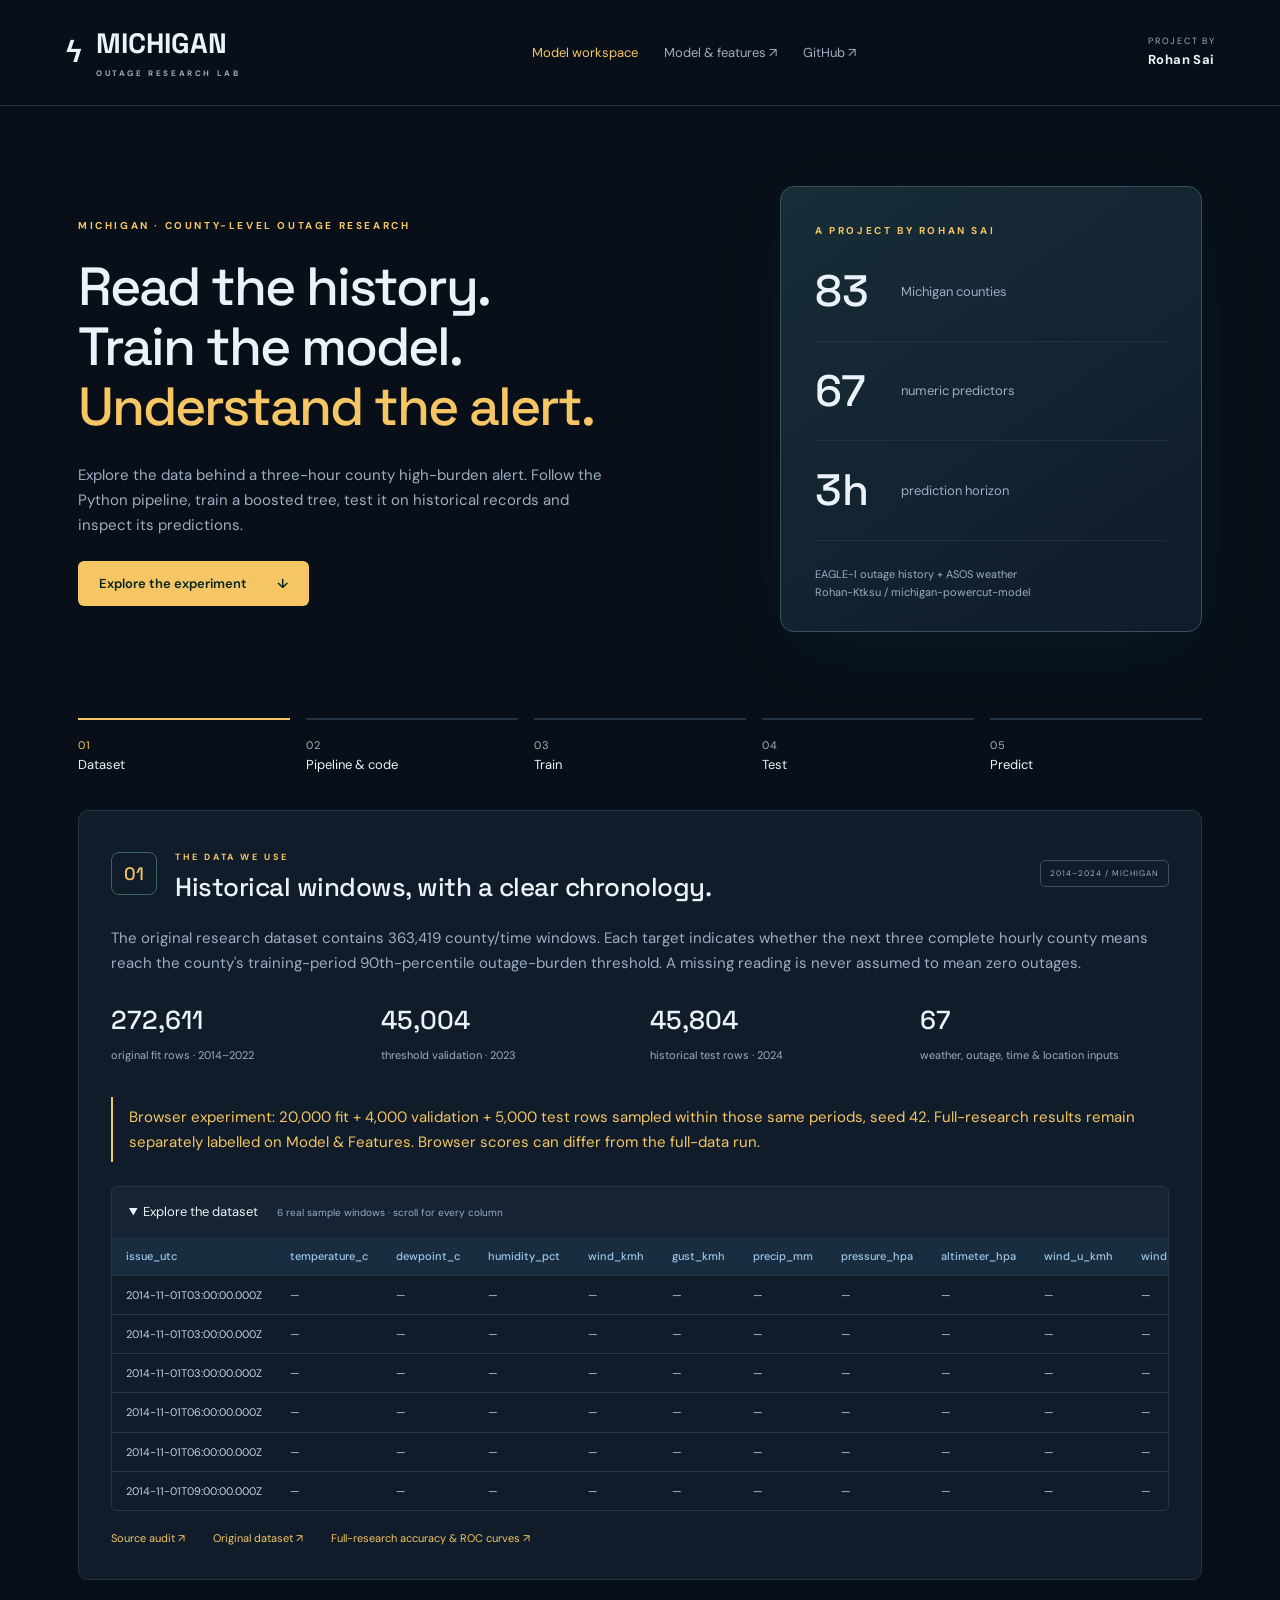
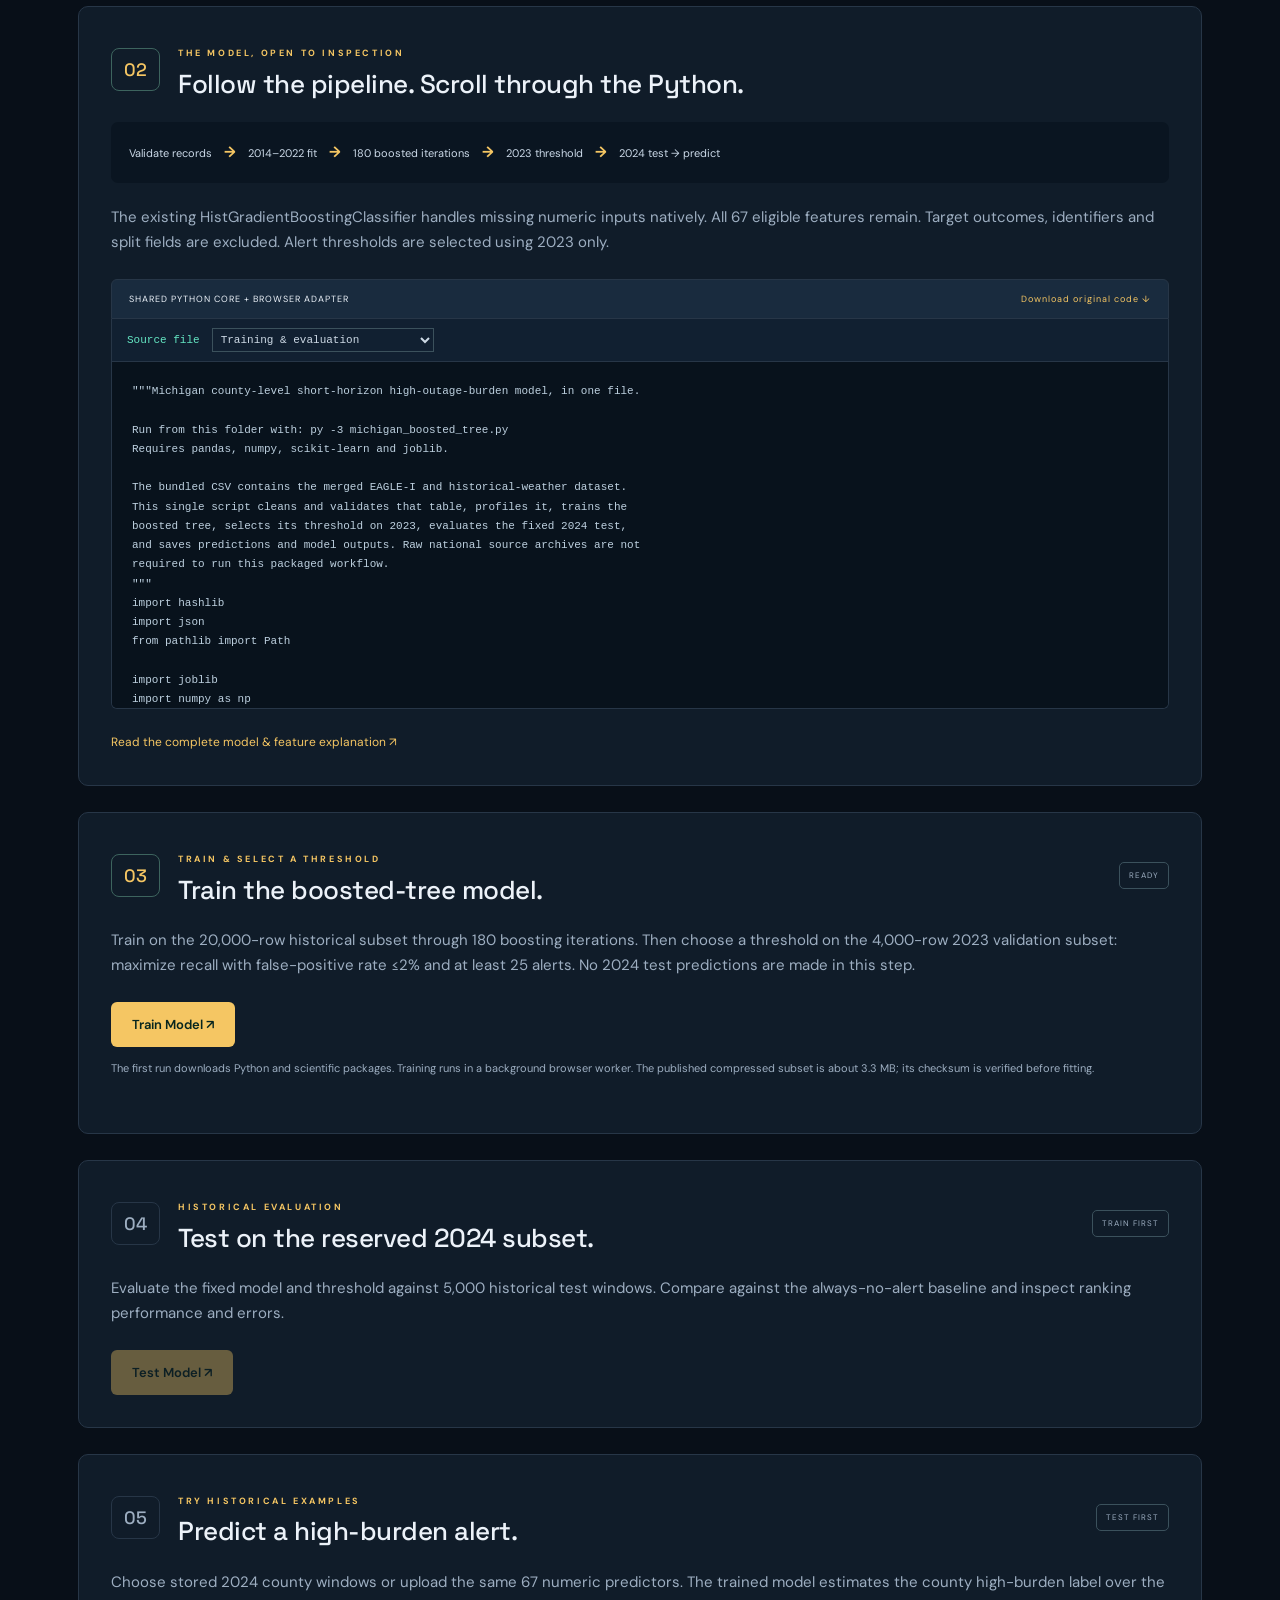
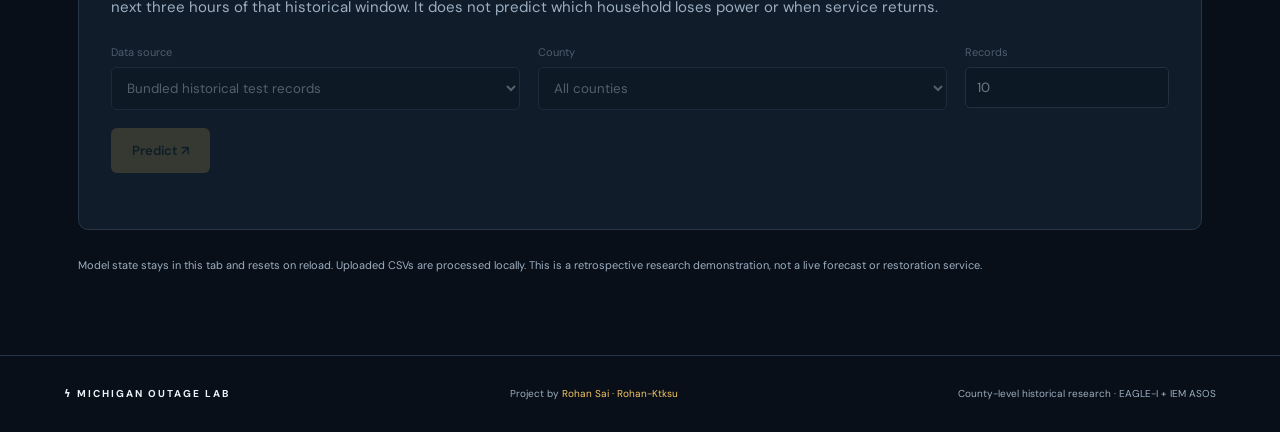
==== docs/index.html @ a51ce9d2 "feat: add Rohan Sai Michigan model workspace and evaluation page" ====
<!doctype html><html lang="en"><head><meta charset="utf-8"><meta name="viewport" content="width=device-width,initial-scale=1"><meta name="description" content="Rohan Sai's interactive Michigan county outage-burden research model."><title>Michigan Outage Lab · Rohan Sai</title><link rel="stylesheet" href="site.css"><script src="ui.js" defer></script><script src="app.js" defer></script></head><body><a class="skip" href="#main">Skip to content</a><header><a class="brand" href="./">ϟ <span>MICHIGAN<small>OUTAGE RESEARCH LAB</small></span></a><nav aria-label="Main navigation"><a class="active" href="./">Model workspace</a><a href="model.html">Model & features ↗</a><a href="https://github.com/Rohan-Ktksu/michigan-powercut-model/tree/codex/guided-model-website">GitHub ↗</a></nav><div class="owner">PROJECT BY <b>Rohan Sai</b></div></header>
<main id="main"><section class="hero"><div><span class="eyebrow">MICHIGAN · COUNTY-LEVEL OUTAGE RESEARCH</span><h1>Read the history.<br>Train the model.<br><em>Understand the alert.</em></h1><p>Explore the data behind a three-hour county high-burden alert. Follow the Python pipeline, train a boosted tree, test it on historical records and inspect its predictions.</p><a class="button" href="#dataset">Explore the experiment <span>↓</span></a></div><aside class="hero-card"><span class="eyebrow">A PROJECT BY ROHAN SAI</span><div class="stat"><strong>83</strong><span>Michigan counties</span></div><div class="stat"><strong>67</strong><span>numeric predictors</span></div><div class="stat"><strong>3h</strong><span>prediction horizon</span></div><p>EAGLE-I outage history + ASOS weather<br>Rohan-Ktksu / michigan-powercut-model</p></aside></section>
<ol class="journey" aria-label="Workflow progress"><li class="current">01 <span>Dataset</span></li><li>02 <span>Pipeline & code</span></li><li id="train-step">03 <span>Train</span></li><li id="test-step">04 <span>Test</span></li><li id="predict-step">05 <span>Predict</span></li></ol>
<section class="panel" id="dataset"><div class="section-head"><span class="step">01</span><div><span class="eyebrow">THE DATA WE USE</span><h2>Historical windows, with a clear chronology.</h2></div><span class="badge">2014–2024 / MICHIGAN</span></div><p>The original research dataset contains 363,419 county/time windows. Each target indicates whether the next three complete hourly county means reach the county's training-period 90th-percentile outage-burden threshold. A missing reading is never assumed to mean zero outages.</p><div class="metrics"><div><strong>272,611</strong><span>original fit rows · 2014–2022</span></div><div><strong>45,004</strong><span>threshold validation · 2023</span></div><div><strong>45,804</strong><span>historical test rows · 2024</span></div><div><strong>67</strong><span>weather, outage, time & location inputs</span></div></div><p class="success">Browser experiment: 20,000 fit + 4,000 validation + 5,000 test rows sampled within those same periods, seed 42. Full-research results remain separately labelled on Model & Features. Browser scores can differ from the full-data run.</p><details open><summary>Explore the dataset <span>6 real sample windows · scroll for every column</span></summary><div class="table-scroll" id="data-preview" tabindex="0">Loading preview…</div></details><div class="links"><a href="https://github.com/Rohan-Ktksu/michigan-powercut-model/blob/main/source_audit.json">Source audit ↗</a><a href="https://github.com/Rohan-Ktksu/michigan-powercut-model/blob/main/michigan_short_horizon_dataset.csv">Original dataset ↗</a><a href="model.html#performance">Full-research accuracy & ROC curves ↗</a></div></section>
<section class="panel" id="pipeline"><div class="section-head"><span class="step">02</span><div><span class="eyebrow">THE MODEL, OPEN TO INSPECTION</span><h2>Follow the pipeline. Scroll through the Python.</h2></div></div><div class="flow"><span>Validate records</span><b>→</b><span>2014–2022 fit</span><b>→</b><span>180 boosted iterations</span><b>→</b><span>2023 threshold</span><b>→</b><span>2024 test → predict</span></div><p>The existing HistGradientBoostingClassifier handles missing numeric inputs natively. All 67 eligible features remain. Target outcomes, identifiers and split fields are excluded. Alert thresholds are selected using 2023 only.</p><div class="code-header"><span>SHARED PYTHON CORE + BROWSER ADAPTER</span><a href="runtime/michigan_boosted_tree.py" download>Download original code ↓</a></div><iframe src="source.html" title="Scrollable Michigan model Python source" class="code-frame" loading="lazy"></iframe><a class="text-link" href="model.html">Read the complete model & feature explanation ↗</a></section>
<section class="panel" id="training"><div class="section-head"><span class="step">03</span><div><span class="eyebrow">TRAIN & SELECT A THRESHOLD</span><h2>Train the boosted-tree model.</h2></div><span class="badge" id="train-badge">READY</span></div><p>Train on the 20,000-row historical subset through 180 boosting iterations. Then choose a threshold on the 4,000-row 2023 validation subset: maximize recall with false-positive rate ≤2% and at least 25 alerts. No 2024 test predictions are made in this step.</p><button class="primary" id="train" disabled>Train Model ↗</button><div class="progress-box" id="train-progress" hidden><label for="train-bar" id="train-status">Preparing…</label><progress id="train-bar" max="1" value="0"></progress><ol class="activity" id="train-log" aria-live="polite"></ol></div><p class="success" id="training-output" hidden></p><p class="note" id="runtime-note">The first run downloads Python and scientific packages. Training runs in a background browser worker. The published compressed subset is about 3.3 MB; its checksum is verified before fitting.</p></section>
<section class="panel locked" id="testing"><div class="section-head"><span class="step">04</span><div><span class="eyebrow">HISTORICAL EVALUATION</span><h2>Test on the reserved 2024 subset.</h2></div><span class="badge" id="test-badge">TRAIN FIRST</span></div><p>Evaluate the fixed model and threshold against 5,000 historical test windows. Compare against the always-no-alert baseline and inspect ranking performance and errors.</p><button class="primary" id="test" disabled>Test Model ↗</button><div class="progress-box" id="test-progress" hidden><label for="test-bar" id="test-status">Evaluating…</label><progress id="test-bar" max="1" value="0"></progress></div><div id="test-content" hidden><p class="success" id="test-source"></p><p id="test-note"></p><div class="metrics" id="test-metrics"></div><p id="test-baseline"></p><div class="chart-pair"><div id="test-roc"></div><div id="test-pr"></div></div><h3>Confusion matrix · actual rows, predicted columns</h3><div class="table-scroll" id="test-confusion"></div><details><summary>Class report & interpretation</summary><pre class="report" id="test-report"></pre></details><button class="secondary" id="download-results">Download evaluation & curve data ↓</button><a class="text-link" href="model.html#performance">View this run on Model & Features ↗</a></div></section>
<section class="panel locked" id="prediction"><div class="section-head"><span class="step">05</span><div><span class="eyebrow">TRY HISTORICAL EXAMPLES</span><h2>Predict a high-burden alert.</h2></div><span class="badge" id="predict-badge">TEST FIRST</span></div><p>Choose stored 2024 county windows or upload the same 67 numeric predictors. The trained model estimates the county high-burden label over the next three hours of that historical window. It does not predict which household loses power or when service returns.</p><fieldset id="prediction-controls" disabled><div class="form-grid"><label>Data source<select id="prediction-source"><option value="bundled">Bundled historical test records</option><option value="upload">Upload a CSV</option></select></label><label id="county-label">County<select id="county"><option>All counties</option></select></label><label id="count-label">Records<input type="number" id="count" min="1" max="100" value="10"></label></div><div id="upload-box" hidden><label>Flow-independent county/time features · CSV ≤5 MB, ≤1,000 rows<input id="upload" type="file" accept=".csv,text/csv"></label><button class="secondary" id="template">Download input template ↓</button></div><button class="primary" id="predict">Predict ↗</button></fieldset><p role="status" id="predict-status"></p><div id="prediction-output" hidden><div class="metrics" id="prediction-metrics"></div><div class="table-scroll" id="predictions"></div><details><summary>Inspect the model inputs</summary><div class="table-scroll" id="prediction-inputs"></div></details><button class="secondary" id="download-predictions">Download predictions (CSV) ↓</button><p class="note">The score is uncalibrated. An alert indicates model output for a relative county burden label; a no-alert result does not guarantee no outage.</p></div></section>
<div class="error" id="error" role="alert" hidden></div><p class="note">Model state stays in this tab and resets on reload. Uploaded CSVs are processed locally. This is a retrospective research demonstration, not a live forecast or restoration service.</p></main><footer><span>ϟ MICHIGAN OUTAGE LAB</span><p>Project by <a href="https://github.com/Rohan-Ktksu">Rohan Sai · Rohan-Ktksu</a></p><p>County-level historical research · EAGLE-I + IEM ASOS</p></footer></body></html>
---- docs/site.css ----
@import url('https://fonts.googleapis.com/css2?family=DM+Sans:wght@400;500;600;700&family=Space+Grotesk:wght@400;500;600;700&display=swap');
:root{--bg:#080f18;--panel:#101c29;--line:#273647;--muted:#9daec1;--ink:#ecf2f9;--teal:#64e6c3;--blue:#a6c5fd}*{box-sizing:border-box}html{scroll-behavior:smooth;scroll-padding-top:24px}body{margin:0;background:var(--bg);color:var(--ink);font-family:'DM Sans',system-ui,sans-serif;font-size:15px;line-height:1.65}a{color:var(--teal);text-decoration:none}a:hover{text-decoration:underline}button,a,input,select,summary{touch-action:manipulation}a:focus-visible,button:focus-visible,input:focus-visible,select:focus-visible,summary:focus-visible{outline:3px solid var(--teal);outline-offset:5px}header{max-width:1440px;margin:auto;display:flex;align-items:center;justify-content:space-between;gap:28px;padding:27px 5%;border-bottom:1px solid var(--line)}.brand{font-family:'Space Grotesk',sans-serif;display:flex;gap:14px;align-items:center;font-size:28px;color:var(--ink);font-weight:700;line-height:1.2}.brand small{display:block;font-family:'DM Sans',sans-serif;font-size:8px;letter-spacing:2.6px;color:var(--muted);margin-top:8px}nav{display:flex;gap:26px;font-size:13px}nav a{color:var(--muted)}nav a.active{color:var(--teal)}.owner{font-size:9px;letter-spacing:1.8px;color:var(--muted)}.owner b{display:block;color:var(--ink);font-size:13px;letter-spacing:.4px}main{max-width:1180px;padding:0 28px 56px;margin:auto}.hero{display:grid;grid-template-columns:1.45fr 1fr;gap:90px;padding:80px 0 66px;align-items:center}.eyebrow{font-size:10px;letter-spacing:2.6px;color:var(--teal);font-weight:700}h1,h2,h3,strong{font-family:'Space Grotesk',sans-serif}h1{font-size:clamp(38px,4.2vw,59px);line-height:1.12;letter-spacing:-2px;margin:20px 0 26px;font-weight:500}h1 em{font-style:normal;color:var(--teal)}p{color:var(--muted);margin:12px 0 24px}.hero p{max-width:540px;font-size:15px}.hero-card{background:linear-gradient(145deg,#172d38,#101b2a);border:1px solid #375358;border-radius:14px;padding:30px 34px;box-shadow:0 20px 90px #2ccbac0b}.stat{display:flex;align-items:center;gap:24px;padding:13px 0;border-bottom:1px solid #ffffff10}.stat strong{font-size:44px;font-weight:500;width:62px}.stat span{color:var(--muted);font-size:13px}.hero-card p{font-size:11px;margin:24px 0 0}.button,button{display:inline-flex;justify-content:space-between;align-items:center;gap:30px;border:1px solid transparent;border-radius:6px;background:var(--teal);color:#06251e;font:600 13px 'DM Sans',sans-serif;padding:13px 20px;cursor:pointer;text-decoration:none}.button:hover,button:hover:not(:disabled){filter:brightness(1.08);text-decoration:none}button:disabled{opacity:.38;cursor:not-allowed}.secondary{background:transparent;border-color:#526675;color:var(--ink)}.journey{list-style:none;display:grid;grid-template-columns:repeat(5,1fr);gap:16px;padding:20px 0 34px;margin:0}.journey li{border-top:2px solid var(--line);padding-top:16px;color:#a4b3c4;font-size:11px;letter-spacing:1px}.journey li span{display:block;font-size:13px;color:var(--ink);letter-spacing:0}.journey .current{border-color:var(--teal);color:var(--teal)}.panel{border:1px solid var(--line);border-radius:10px;background:var(--panel);padding:32px;margin:0 0 26px;scroll-margin-top:20px}.section-head{display:flex;gap:18px;align-items:center;margin-bottom:22px}.step{border:1px solid #3d645e;color:var(--teal);border-radius:8px;font:500 18px 'Space Grotesk',sans-serif;padding:9px 12px}.section-head .eyebrow{font-size:9px}h2{font-size:26px;font-weight:500;letter-spacing:-.5px;line-height:1.25;margin:4px 0 0}h3{font-size:18px;font-weight:500}.badge{margin-left:auto;font-size:8px;letter-spacing:1px;border:1px solid #3b515c;border-radius:5px;padding:6px 9px;color:var(--muted);white-space:nowrap}.metrics{display:grid;grid-template-columns:repeat(4,1fr);gap:20px;margin:24px 0 30px}.metrics strong{display:block;color:var(--ink);font-size:26px;font-weight:500}.metrics span{font-size:11px;color:var(--muted)}details{border:1px solid var(--line);border-radius:6px;margin:18px 0;overflow:hidden}summary{padding:14px 17px;cursor:pointer;font-size:13px;color:var(--ink);background:#152332}summary span{font-size:10px;color:var(--muted);margin-left:16px}details>p{padding:0 18px}details>img{display:block;background:white;width:calc(100% - 32px);height:auto;margin:16px}.table-scroll{overflow:auto;max-height:400px;border:1px solid var(--line);border-radius:5px}details .table-scroll{border-radius:0;border:0}table{width:100%;border-collapse:collapse;font-size:11px;white-space:nowrap}th{position:sticky;top:0;background:#1a2c3f;color:var(--blue);font-weight:500;text-align:left;padding:10px 14px;z-index:1}td{padding:10px 14px;border-top:1px solid #253647;color:#c3d0df}tr:hover td{background:#172b39}.links{display:flex;gap:28px;font-size:11px;margin-top:18px}.flow{display:flex;align-items:center;gap:12px;background:#0a1521;padding:18px;border-radius:7px;flex-wrap:wrap;margin:22px 0}.flow span{font-size:11px;color:#cbd9e8}.flow b{color:var(--teal)}.code-header{background:#192b3e;padding:12px 17px;display:flex;justify-content:space-between;align-items:center;font-size:9px;letter-spacing:1px;border:1px solid var(--line);border-radius:6px 6px 0 0}.code-frame{width:100%;height:390px;border:1px solid var(--line);border-top:0;border-radius:0 0 6px 6px;background:#08121c}.text-link{display:block;margin-top:16px;font-size:12px}.progress-box{margin:22px 0;padding:18px;border:1px solid #3d645e;border-radius:6px;background:#0b211f}.progress-box label{font-size:12px;display:block}progress{width:100%;height:10px;accent-color:var(--teal);margin:14px 0}.activity{font-size:11px;color:var(--muted);padding-left:20px;max-height:160px;overflow:auto}.activity li:last-child{color:var(--teal)}.success{color:var(--teal);border-left:2px solid var(--teal);padding:8px 16px}.form-grid{display:grid;grid-template-columns:2fr 2fr 1fr;gap:18px}label{font-size:11px;color:var(--muted)}input,select{width:100%;background:#091520;color:var(--ink);border:1px solid #3a4a5d;border-radius:5px;padding:11px;font-family:inherit;display:block;margin:6px 0 18px}input[type=file]{padding:10px}fieldset{border:0;padding:0;margin:0}fieldset:disabled{opacity:.45}.locked .step{border-color:var(--line);color:var(--muted)}.report{background:#091520;padding:20px;overflow:auto;font-size:11px;color:#c4d4e4;margin:0}.error{background:#3b1820;border:1px solid #b35165;color:#ffbdc8;padding:18px;border-radius:6px;white-space:pre-wrap}.note{font-size:11px;color:var(--muted)}footer{padding:30px 5%;border-top:1px solid var(--line);display:flex;gap:30px;align-items:center;justify-content:space-between;font-size:10px}footer span{font-weight:700;letter-spacing:2px}footer p{margin:0}.skip{position:absolute;left:-9999px}.skip:focus{left:15px;top:10px;background:var(--teal);color:#000;padding:10px;z-index:99}[hidden]{display:none!important}.model-hero{padding:58px 0 30px}.model-hero h1{max-width:780px}.article-grid{display:grid;grid-template-columns:1fr 1fr;gap:24px}.article-grid .panel{margin:0}.article-grid h3{color:var(--teal)}.article-grid ul,.article-grid ol{padding-left:20px;color:var(--muted);font-size:13px}.article-grid li{margin:12px 0}.plain-code{white-space:pre-wrap;overflow-wrap:anywhere;font-size:11px;color:var(--blue);background:#091520;padding:18px;border-radius:6px}.full{grid-column:1/-1}@media(max-width:900px){.hero{gap:35px;padding-top:50px}header{flex-wrap:wrap}nav{order:3;width:100%;justify-content:center}.owner{margin-left:auto}.metrics{grid-template-columns:repeat(2,1fr)}.badge{display:none}.article-grid{grid-template-columns:1fr}}@media(max-width:600px){main{padding:0 16px 30px}.hero{grid-template-columns:1fr;padding:42px 0 32px;gap:30px}.hero-card{padding:22px}.hero-card .stat{display:inline-flex;width:32%;gap:8px;flex-direction:column;align-items:flex-start;border:0}.stat strong{font-size:32px}.stat span{font-size:10px}.hero-card p{margin-top:12px}.hero p{font-size:13px}.panel{padding:22px 17px}.section-head{gap:12px}h2{font-size:22px}.section-head .eyebrow{font-size:8px;letter-spacing:1.5px}.journey{gap:8px}.journey li span{font-size:10px}.metrics{gap:16px}.metrics strong{font-size:23px}.form-grid{grid-template-columns:1fr}.links{flex-direction:column;gap:7px}.code-header{font-size:8px;gap:18px}.code-frame{height:320px}.owner{font-size:8px}.brand{font-size:23px}.brand small{font-size:7px}nav{gap:20px;font-size:11px}footer{flex-direction:column;gap:10px;align-items:flex-start}summary span{display:block;margin:4px 0 0}}

:root{--teal:#f5c663;--blue:#9dc9ed}.chart-pair{display:grid;grid-template-columns:1fr 1fr;gap:20px;margin:24px 0}.chart-pair>div{min-width:0}@media(max-width:800px){.chart-pair{grid-template-columns:1fr}}
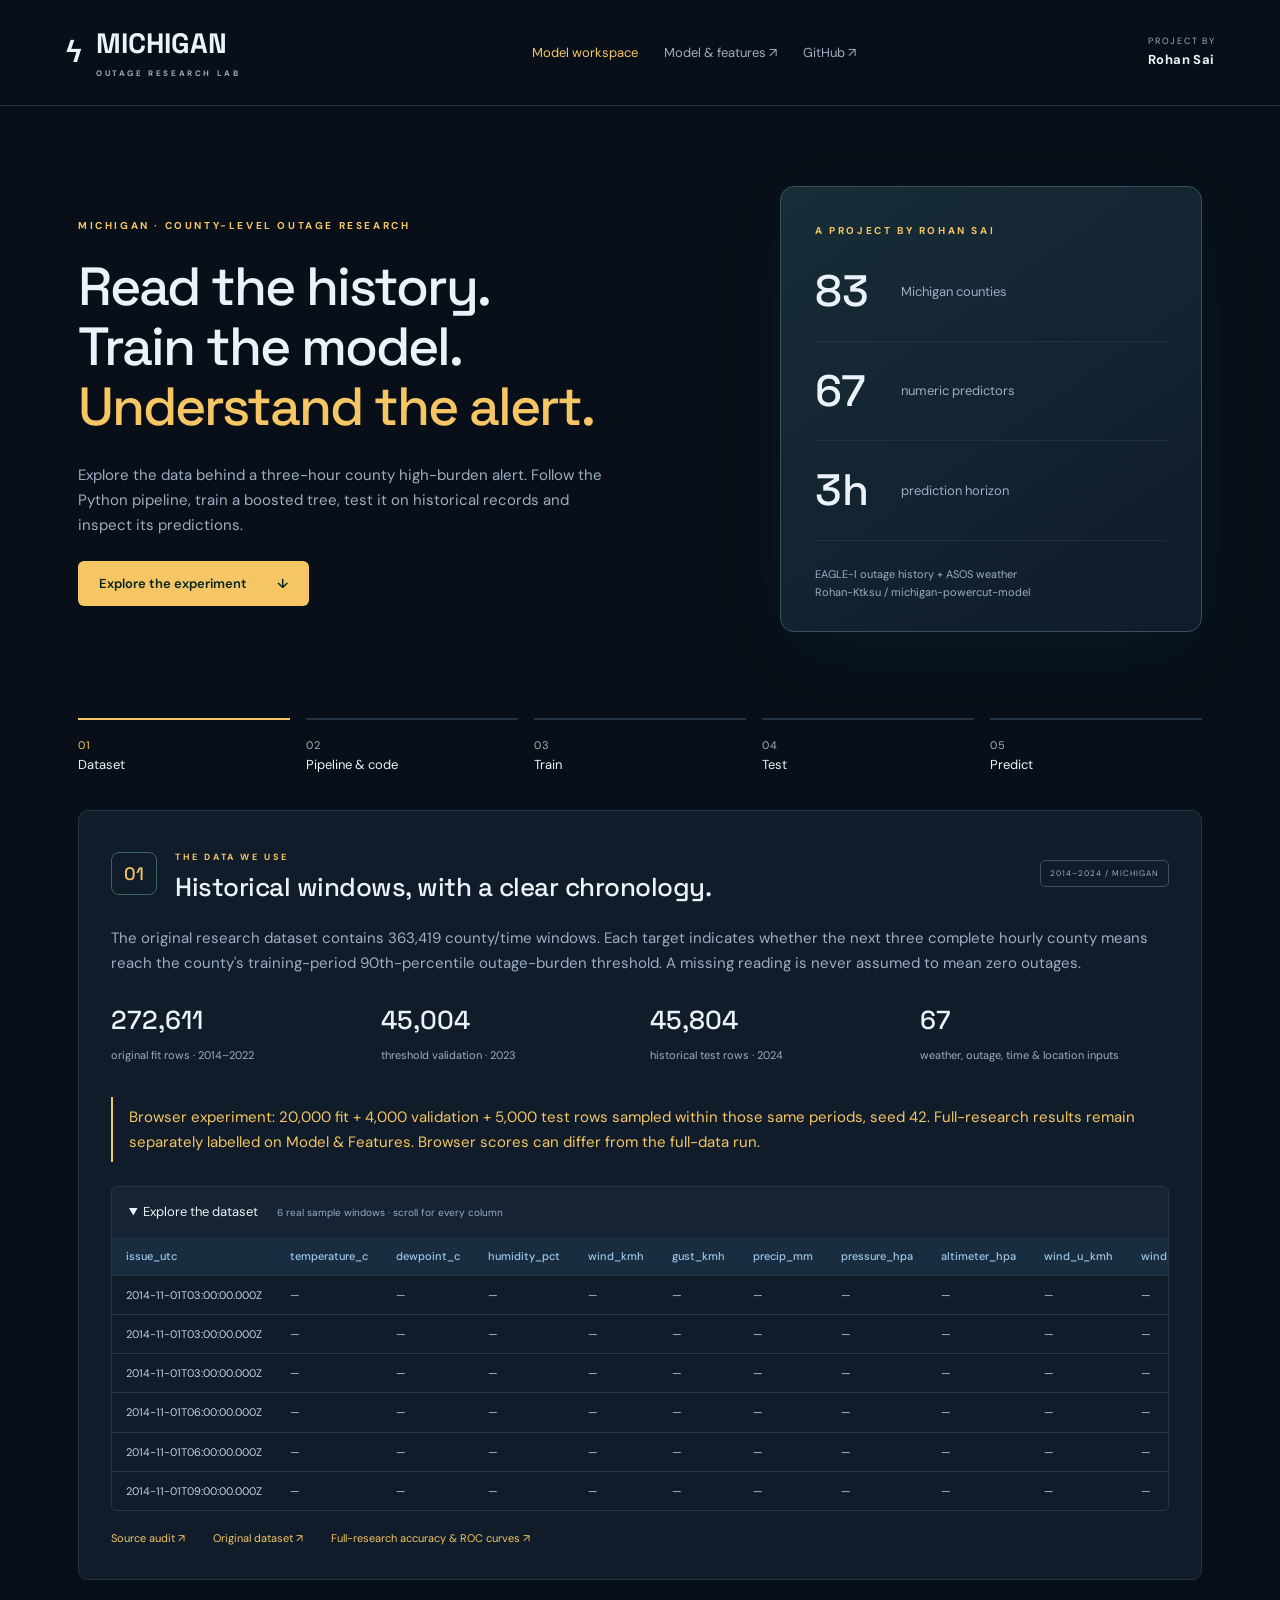
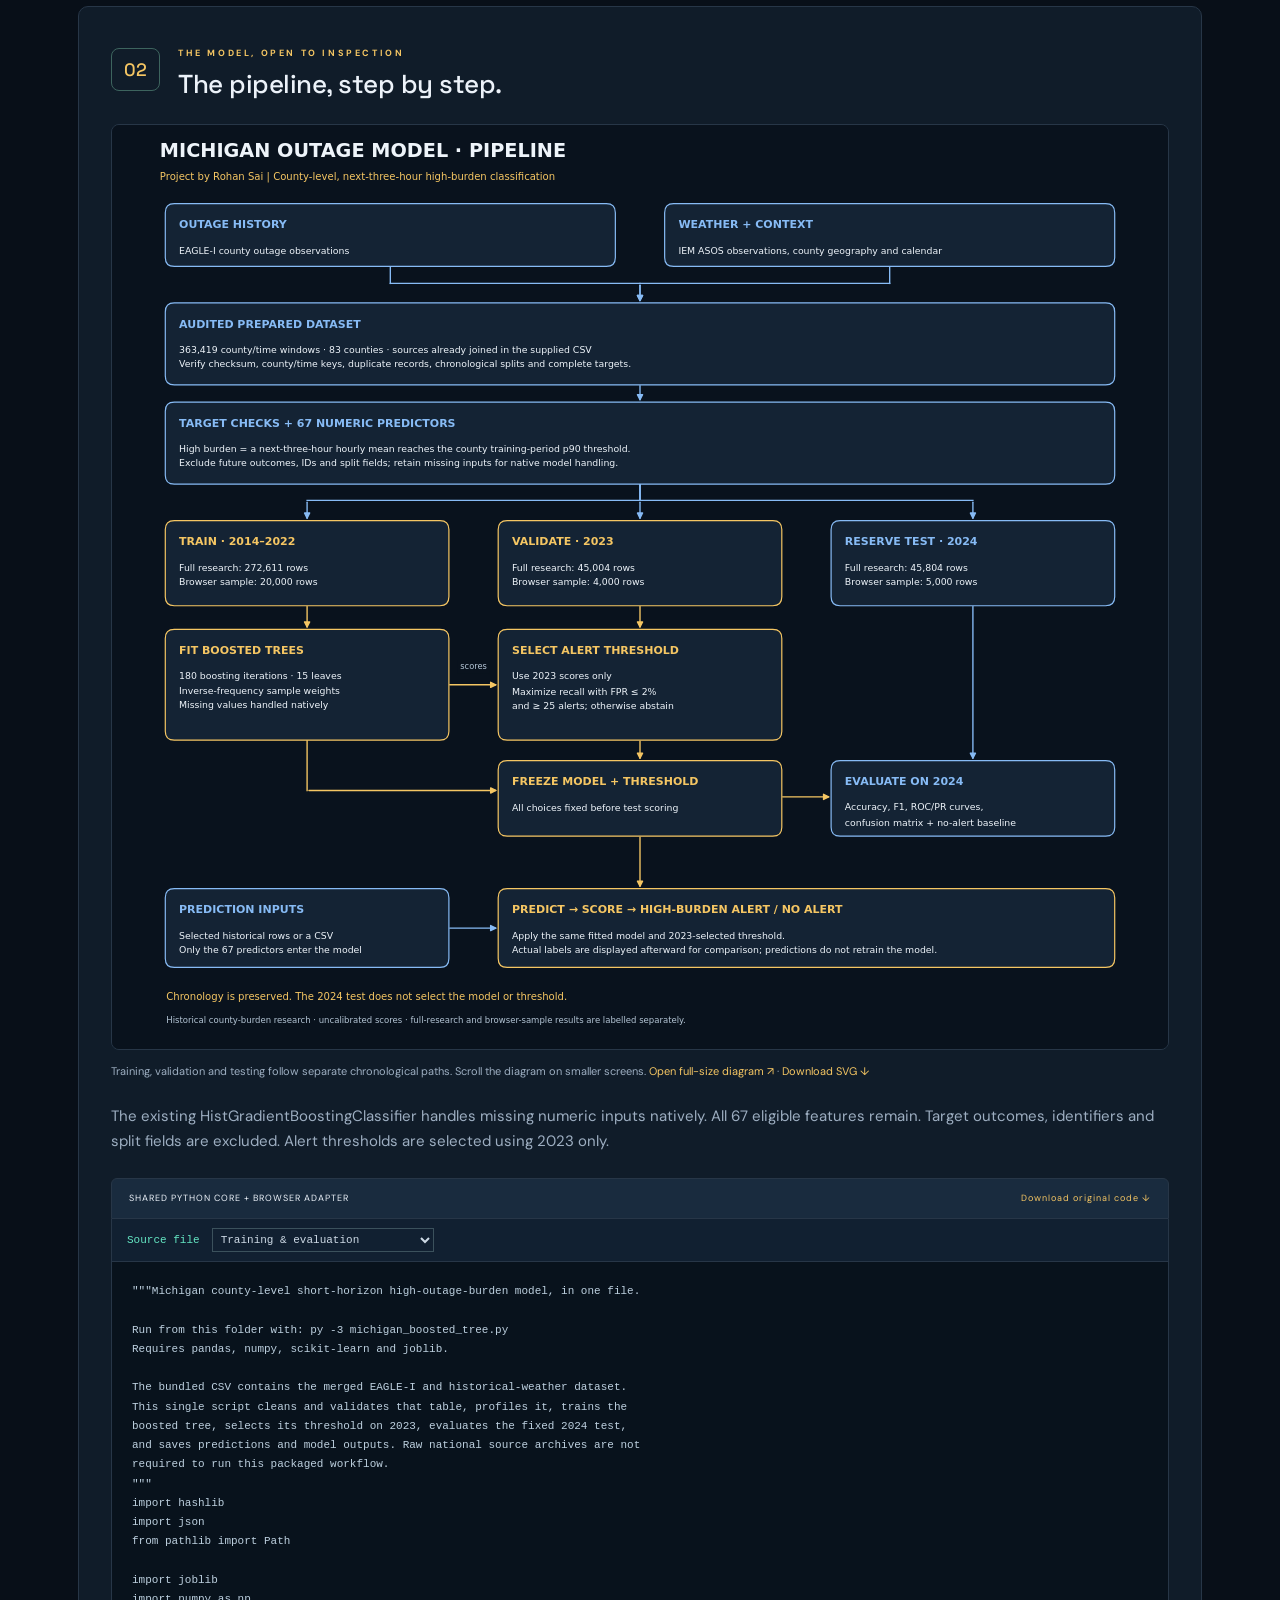
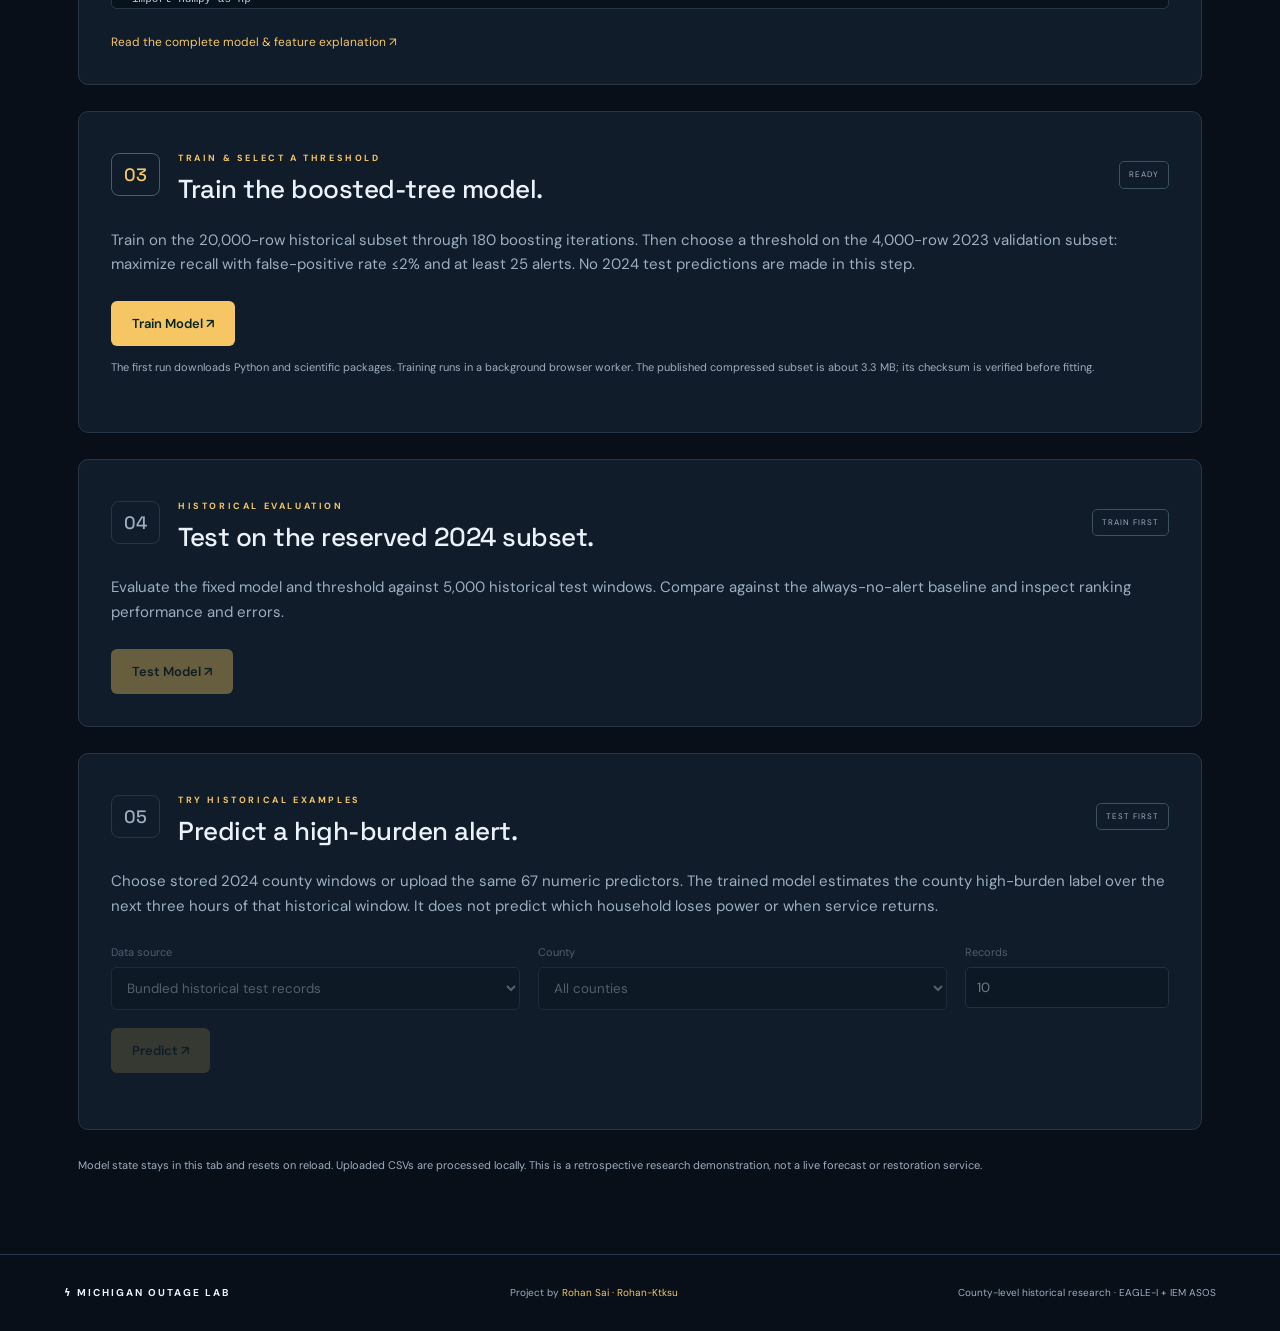
==== commit 496a8ba7: "Add Rohan Sai's chronological model pipeline diagram" ====
--- a/docs/index.html
+++ b/docs/index.html
@@ -1,9 +1,9 @@
-<!doctype html><html lang="en"><head><meta charset="utf-8"><meta name="viewport" content="width=device-width,initial-scale=1"><meta name="description" content="Rohan Sai's interactive Michigan county outage-burden research model."><title>Michigan Outage Lab · Rohan Sai</title><link rel="stylesheet" href="site.css"><script src="ui.js" defer></script><script src="app.js" defer></script></head><body><a class="skip" href="#main">Skip to content</a><header><a class="brand" href="./">ϟ <span>MICHIGAN<small>OUTAGE RESEARCH LAB</small></span></a><nav aria-label="Main navigation"><a class="active" href="./">Model workspace</a><a href="model.html">Model & features ↗</a><a href="https://github.com/Rohan-Ktksu/michigan-powercut-model/tree/codex/guided-model-website">GitHub ↗</a></nav><div class="owner">PROJECT BY <b>Rohan Sai</b></div></header>
+<!doctype html><html lang="en"><head><meta charset="utf-8"><meta name="viewport" content="width=device-width,initial-scale=1"><meta name="description" content="Rohan Sai's interactive Michigan county outage-burden research model."><title>Michigan Outage Lab · Rohan Sai</title><link rel="stylesheet" href="site.css"><script src="ui.js" defer></script><script src="app.js" defer></script></head><body><a class="skip" href="#main">Skip to content</a><header><a class="brand" href="./">ϟ <span>MICHIGAN<small>OUTAGE RESEARCH LAB</small></span></a><nav aria-label="Main navigation"><a class="active" href="./">Model workspace</a><a href="model.html">Model & features ↗</a><a href="https://github.com/Rohan-Ktksu/michigan-powercut-model/tree/guided-model-website">GitHub ↗</a></nav><div class="owner">PROJECT BY <b>Rohan Sai</b></div></header>
 <main id="main"><section class="hero"><div><span class="eyebrow">MICHIGAN · COUNTY-LEVEL OUTAGE RESEARCH</span><h1>Read the history.<br>Train the model.<br><em>Understand the alert.</em></h1><p>Explore the data behind a three-hour county high-burden alert. Follow the Python pipeline, train a boosted tree, test it on historical records and inspect its predictions.</p><a class="button" href="#dataset">Explore the experiment <span>↓</span></a></div><aside class="hero-card"><span class="eyebrow">A PROJECT BY ROHAN SAI</span><div class="stat"><strong>83</strong><span>Michigan counties</span></div><div class="stat"><strong>67</strong><span>numeric predictors</span></div><div class="stat"><strong>3h</strong><span>prediction horizon</span></div><p>EAGLE-I outage history + ASOS weather<br>Rohan-Ktksu / michigan-powercut-model</p></aside></section>
 <ol class="journey" aria-label="Workflow progress"><li class="current">01 <span>Dataset</span></li><li>02 <span>Pipeline & code</span></li><li id="train-step">03 <span>Train</span></li><li id="test-step">04 <span>Test</span></li><li id="predict-step">05 <span>Predict</span></li></ol>
 <section class="panel" id="dataset"><div class="section-head"><span class="step">01</span><div><span class="eyebrow">THE DATA WE USE</span><h2>Historical windows, with a clear chronology.</h2></div><span class="badge">2014–2024 / MICHIGAN</span></div><p>The original research dataset contains 363,419 county/time windows. Each target indicates whether the next three complete hourly county means reach the county's training-period 90th-percentile outage-burden threshold. A missing reading is never assumed to mean zero outages.</p><div class="metrics"><div><strong>272,611</strong><span>original fit rows · 2014–2022</span></div><div><strong>45,004</strong><span>threshold validation · 2023</span></div><div><strong>45,804</strong><span>historical test rows · 2024</span></div><div><strong>67</strong><span>weather, outage, time & location inputs</span></div></div><p class="success">Browser experiment: 20,000 fit + 4,000 validation + 5,000 test rows sampled within those same periods, seed 42. Full-research results remain separately labelled on Model & Features. Browser scores can differ from the full-data run.</p><details open><summary>Explore the dataset <span>6 real sample windows · scroll for every column</span></summary><div class="table-scroll" id="data-preview" tabindex="0">Loading preview…</div></details><div class="links"><a href="https://github.com/Rohan-Ktksu/michigan-powercut-model/blob/main/source_audit.json">Source audit ↗</a><a href="https://github.com/Rohan-Ktksu/michigan-powercut-model/blob/main/michigan_short_horizon_dataset.csv">Original dataset ↗</a><a href="model.html#performance">Full-research accuracy & ROC curves ↗</a></div></section>
-<section class="panel" id="pipeline"><div class="section-head"><span class="step">02</span><div><span class="eyebrow">THE MODEL, OPEN TO INSPECTION</span><h2>Follow the pipeline. Scroll through the Python.</h2></div></div><div class="flow"><span>Validate records</span><b>→</b><span>2014–2022 fit</span><b>→</b><span>180 boosted iterations</span><b>→</b><span>2023 threshold</span><b>→</b><span>2024 test → predict</span></div><p>The existing HistGradientBoostingClassifier handles missing numeric inputs natively. All 67 eligible features remain. Target outcomes, identifiers and split fields are excluded. Alert thresholds are selected using 2023 only.</p><div class="code-header"><span>SHARED PYTHON CORE + BROWSER ADAPTER</span><a href="runtime/michigan_boosted_tree.py" download>Download original code ↓</a></div><iframe src="source.html" title="Scrollable Michigan model Python source" class="code-frame" loading="lazy"></iframe><a class="text-link" href="model.html">Read the complete model & feature explanation ↗</a></section>
+<section class="panel" id="pipeline"><div class="section-head"><span class="step">02</span><div><span class="eyebrow">THE MODEL, OPEN TO INSPECTION</span><h2>The pipeline, step by step.</h2></div></div><figure class="pipeline-diagram"><div class="pipeline-canvas" tabindex="0" role="region" aria-label="Scrollable model pipeline diagram"><img src="pipeline/michigan_pipeline.svg" alt="Michigan model pipeline: audited county and weather data, 67 predictors, chronological train/validation/test branches, boosted-tree fitting, validation-only threshold selection, historical evaluation, and prediction." loading="lazy"></div><figcaption>Training, validation and testing follow separate chronological paths. Scroll the diagram on smaller screens. <a href="pipeline/michigan_pipeline.svg" target="_blank" rel="noopener">Open full-size diagram ↗</a> · <a href="pipeline/michigan_pipeline.svg" download>Download SVG ↓</a></figcaption></figure><p>The existing HistGradientBoostingClassifier handles missing numeric inputs natively. All 67 eligible features remain. Target outcomes, identifiers and split fields are excluded. Alert thresholds are selected using 2023 only.</p><div class="code-header"><span>SHARED PYTHON CORE + BROWSER ADAPTER</span><a href="runtime/michigan_boosted_tree.py" download>Download original code ↓</a></div><iframe src="source.html" title="Scrollable Michigan model Python source" class="code-frame" loading="lazy"></iframe><a class="text-link" href="model.html">Read the complete model & feature explanation ↗</a></section>
 <section class="panel" id="training"><div class="section-head"><span class="step">03</span><div><span class="eyebrow">TRAIN & SELECT A THRESHOLD</span><h2>Train the boosted-tree model.</h2></div><span class="badge" id="train-badge">READY</span></div><p>Train on the 20,000-row historical subset through 180 boosting iterations. Then choose a threshold on the 4,000-row 2023 validation subset: maximize recall with false-positive rate ≤2% and at least 25 alerts. No 2024 test predictions are made in this step.</p><button class="primary" id="train" disabled>Train Model ↗</button><div class="progress-box" id="train-progress" hidden><label for="train-bar" id="train-status">Preparing…</label><progress id="train-bar" max="1" value="0"></progress><ol class="activity" id="train-log" aria-live="polite"></ol></div><p class="success" id="training-output" hidden></p><p class="note" id="runtime-note">The first run downloads Python and scientific packages. Training runs in a background browser worker. The published compressed subset is about 3.3 MB; its checksum is verified before fitting.</p></section>
 <section class="panel locked" id="testing"><div class="section-head"><span class="step">04</span><div><span class="eyebrow">HISTORICAL EVALUATION</span><h2>Test on the reserved 2024 subset.</h2></div><span class="badge" id="test-badge">TRAIN FIRST</span></div><p>Evaluate the fixed model and threshold against 5,000 historical test windows. Compare against the always-no-alert baseline and inspect ranking performance and errors.</p><button class="primary" id="test" disabled>Test Model ↗</button><div class="progress-box" id="test-progress" hidden><label for="test-bar" id="test-status">Evaluating…</label><progress id="test-bar" max="1" value="0"></progress></div><div id="test-content" hidden><p class="success" id="test-source"></p><p id="test-note"></p><div class="metrics" id="test-metrics"></div><p id="test-baseline"></p><div class="chart-pair"><div id="test-roc"></div><div id="test-pr"></div></div><h3>Confusion matrix · actual rows, predicted columns</h3><div class="table-scroll" id="test-confusion"></div><details><summary>Class report & interpretation</summary><pre class="report" id="test-report"></pre></details><button class="secondary" id="download-results">Download evaluation & curve data ↓</button><a class="text-link" href="model.html#performance">View this run on Model & Features ↗</a></div></section>
-<section class="panel locked" id="prediction"><div class="section-head"><span class="step">05</span><div><span class="eyebrow">TRY HISTORICAL EXAMPLES</span><h2>Predict a high-burden alert.</h2></div><span class="badge" id="predict-badge">TEST FIRST</span></div><p>Choose stored 2024 county windows or upload the same 67 numeric predictors. The trained model estimates the county high-burden label over the next three hours of that historical window. It does not predict which household loses power or when service returns.</p><fieldset id="prediction-controls" disabled><div class="form-grid"><label>Data source<select id="prediction-source"><option value="bundled">Bundled historical test records</option><option value="upload">Upload a CSV</option></select></label><label id="county-label">County<select id="county"><option>All counties</option></select></label><label id="count-label">Records<input type="number" id="count" min="1" max="100" value="10"></label></div><div id="upload-box" hidden><label>Flow-independent county/time features · CSV ≤5 MB, ≤1,000 rows<input id="upload" type="file" accept=".csv,text/csv"></label><button class="secondary" id="template">Download input template ↓</button></div><button class="primary" id="predict">Predict ↗</button></fieldset><p role="status" id="predict-status"></p><div id="prediction-output" hidden><div class="metrics" id="prediction-metrics"></div><div class="table-scroll" id="predictions"></div><details><summary>Inspect the model inputs</summary><div class="table-scroll" id="prediction-inputs"></div></details><button class="secondary" id="download-predictions">Download predictions (CSV) ↓</button><p class="note">The score is uncalibrated. An alert indicates model output for a relative county burden label; a no-alert result does not guarantee no outage.</p></div></section>
+<section class="panel locked" id="prediction"><div class="section-head"><span class="step">05</span><div><span class="eyebrow">TRY HISTORICAL EXAMPLES</span><h2>Predict a high-burden alert.</h2></div><span class="badge" id="predict-badge">TEST FIRST</span></div><p>Choose stored 2024 county windows or upload the same 67 numeric predictors. The trained model estimates the county high-burden label over the next three hours of that historical window. It does not predict which household loses power or when service returns.</p><fieldset id="prediction-controls" disabled><div class="form-grid"><label>Data source<select id="prediction-source"><option value="bundled">Bundled historical test records</option><option value="upload">Upload a CSV</option></select></label><label id="county-label">County<select id="county"><option>All counties</option></select></label><label id="count-label">Records<input type="number" id="count" min="1" max="100" value="10"></label></div><div id="upload-box" hidden><label>County/time feature data · CSV ≤5 MB, ≤1,000 rows<input id="upload" type="file" accept=".csv,text/csv"></label><button class="secondary" id="template">Download input template ↓</button></div><button class="primary" id="predict">Predict ↗</button></fieldset><p role="status" id="predict-status"></p><div id="prediction-output" hidden><div class="metrics" id="prediction-metrics"></div><div class="table-scroll" id="predictions"></div><details><summary>Inspect the model inputs</summary><div class="table-scroll" id="prediction-inputs"></div></details><button class="secondary" id="download-predictions">Download predictions (CSV) ↓</button><p class="note">The score is uncalibrated. An alert indicates model output for a relative county burden label; a no-alert result does not guarantee no outage.</p></div></section>
 <div class="error" id="error" role="alert" hidden></div><p class="note">Model state stays in this tab and resets on reload. Uploaded CSVs are processed locally. This is a retrospective research demonstration, not a live forecast or restoration service.</p></main><footer><span>ϟ MICHIGAN OUTAGE LAB</span><p>Project by <a href="https://github.com/Rohan-Ktksu">Rohan Sai · Rohan-Ktksu</a></p><p>County-level historical research · EAGLE-I + IEM ASOS</p></footer></body></html>
--- a/docs/site.css
+++ b/docs/site.css
@@ -2,3 +2,5 @@
 :root{--bg:#080f18;--panel:#101c29;--line:#273647;--muted:#9daec1;--ink:#ecf2f9;--teal:#64e6c3;--blue:#a6c5fd}*{box-sizing:border-box}html{scroll-behavior:smooth;scroll-padding-top:24px}body{margin:0;background:var(--bg);color:var(--ink);font-family:'DM Sans',system-ui,sans-serif;font-size:15px;line-height:1.65}a{color:var(--teal);text-decoration:none}a:hover{text-decoration:underline}button,a,input,select,summary{touch-action:manipulation}a:focus-visible,button:focus-visible,input:focus-visible,select:focus-visible,summary:focus-visible{outline:3px solid var(--teal);outline-offset:5px}header{max-width:1440px;margin:auto;display:flex;align-items:center;justify-content:space-between;gap:28px;padding:27px 5%;border-bottom:1px solid var(--line)}.brand{font-family:'Space Grotesk',sans-serif;display:flex;gap:14px;align-items:center;font-size:28px;color:var(--ink);font-weight:700;line-height:1.2}.brand small{display:block;font-family:'DM Sans',sans-serif;font-size:8px;letter-spacing:2.6px;color:var(--muted);margin-top:8px}nav{display:flex;gap:26px;font-size:13px}nav a{color:var(--muted)}nav a.active{color:var(--teal)}.owner{font-size:9px;letter-spacing:1.8px;color:var(--muted)}.owner b{display:block;color:var(--ink);font-size:13px;letter-spacing:.4px}main{max-width:1180px;padding:0 28px 56px;margin:auto}.hero{display:grid;grid-template-columns:1.45fr 1fr;gap:90px;padding:80px 0 66px;align-items:center}.eyebrow{font-size:10px;letter-spacing:2.6px;color:var(--teal);font-weight:700}h1,h2,h3,strong{font-family:'Space Grotesk',sans-serif}h1{font-size:clamp(38px,4.2vw,59px);line-height:1.12;letter-spacing:-2px;margin:20px 0 26px;font-weight:500}h1 em{font-style:normal;color:var(--teal)}p{color:var(--muted);margin:12px 0 24px}.hero p{max-width:540px;font-size:15px}.hero-card{background:linear-gradient(145deg,#172d38,#101b2a);border:1px solid #375358;border-radius:14px;padding:30px 34px;box-shadow:0 20px 90px #2ccbac0b}.stat{display:flex;align-items:center;gap:24px;padding:13px 0;border-bottom:1px solid #ffffff10}.stat strong{font-size:44px;font-weight:500;width:62px}.stat span{color:var(--muted);font-size:13px}.hero-card p{font-size:11px;margin:24px 0 0}.button,button{display:inline-flex;justify-content:space-between;align-items:center;gap:30px;border:1px solid transparent;border-radius:6px;background:var(--teal);color:#06251e;font:600 13px 'DM Sans',sans-serif;padding:13px 20px;cursor:pointer;text-decoration:none}.button:hover,button:hover:not(:disabled){filter:brightness(1.08);text-decoration:none}button:disabled{opacity:.38;cursor:not-allowed}.secondary{background:transparent;border-color:#526675;color:var(--ink)}.journey{list-style:none;display:grid;grid-template-columns:repeat(5,1fr);gap:16px;padding:20px 0 34px;margin:0}.journey li{border-top:2px solid var(--line);padding-top:16px;color:#a4b3c4;font-size:11px;letter-spacing:1px}.journey li span{display:block;font-size:13px;color:var(--ink);letter-spacing:0}.journey .current{border-color:var(--teal);color:var(--teal)}.panel{border:1px solid var(--line);border-radius:10px;background:var(--panel);padding:32px;margin:0 0 26px;scroll-margin-top:20px}.section-head{display:flex;gap:18px;align-items:center;margin-bottom:22px}.step{border:1px solid #3d645e;color:var(--teal);border-radius:8px;font:500 18px 'Space Grotesk',sans-serif;padding:9px 12px}.section-head .eyebrow{font-size:9px}h2{font-size:26px;font-weight:500;letter-spacing:-.5px;line-height:1.25;margin:4px 0 0}h3{font-size:18px;font-weight:500}.badge{margin-left:auto;font-size:8px;letter-spacing:1px;border:1px solid #3b515c;border-radius:5px;padding:6px 9px;color:var(--muted);white-space:nowrap}.metrics{display:grid;grid-template-columns:repeat(4,1fr);gap:20px;margin:24px 0 30px}.metrics strong{display:block;color:var(--ink);font-size:26px;font-weight:500}.metrics span{font-size:11px;color:var(--muted)}details{border:1px solid var(--line);border-radius:6px;margin:18px 0;overflow:hidden}summary{padding:14px 17px;cursor:pointer;font-size:13px;color:var(--ink);background:#152332}summary span{font-size:10px;color:var(--muted);margin-left:16px}details>p{padding:0 18px}details>img{display:block;background:white;width:calc(100% - 32px);height:auto;margin:16px}.table-scroll{overflow:auto;max-height:400px;border:1px solid var(--line);border-radius:5px}details .table-scroll{border-radius:0;border:0}table{width:100%;border-collapse:collapse;font-size:11px;white-space:nowrap}th{position:sticky;top:0;background:#1a2c3f;color:var(--blue);font-weight:500;text-align:left;padding:10px 14px;z-index:1}td{padding:10px 14px;border-top:1px solid #253647;color:#c3d0df}tr:hover td{background:#172b39}.links{display:flex;gap:28px;font-size:11px;margin-top:18px}.flow{display:flex;align-items:center;gap:12px;background:#0a1521;padding:18px;border-radius:7px;flex-wrap:wrap;margin:22px 0}.flow span{font-size:11px;color:#cbd9e8}.flow b{color:var(--teal)}.code-header{background:#192b3e;padding:12px 17px;display:flex;justify-content:space-between;align-items:center;font-size:9px;letter-spacing:1px;border:1px solid var(--line);border-radius:6px 6px 0 0}.code-frame{width:100%;height:390px;border:1px solid var(--line);border-top:0;border-radius:0 0 6px 6px;background:#08121c}.text-link{display:block;margin-top:16px;font-size:12px}.progress-box{margin:22px 0;padding:18px;border:1px solid #3d645e;border-radius:6px;background:#0b211f}.progress-box label{font-size:12px;display:block}progress{width:100%;height:10px;accent-color:var(--teal);margin:14px 0}.activity{font-size:11px;color:var(--muted);padding-left:20px;max-height:160px;overflow:auto}.activity li:last-child{color:var(--teal)}.success{color:var(--teal);border-left:2px solid var(--teal);padding:8px 16px}.form-grid{display:grid;grid-template-columns:2fr 2fr 1fr;gap:18px}label{font-size:11px;color:var(--muted)}input,select{width:100%;background:#091520;color:var(--ink);border:1px solid #3a4a5d;border-radius:5px;padding:11px;font-family:inherit;display:block;margin:6px 0 18px}input[type=file]{padding:10px}fieldset{border:0;padding:0;margin:0}fieldset:disabled{opacity:.45}.locked .step{border-color:var(--line);color:var(--muted)}.report{background:#091520;padding:20px;overflow:auto;font-size:11px;color:#c4d4e4;margin:0}.error{background:#3b1820;border:1px solid #b35165;color:#ffbdc8;padding:18px;border-radius:6px;white-space:pre-wrap}.note{font-size:11px;color:var(--muted)}footer{padding:30px 5%;border-top:1px solid var(--line);display:flex;gap:30px;align-items:center;justify-content:space-between;font-size:10px}footer span{font-weight:700;letter-spacing:2px}footer p{margin:0}.skip{position:absolute;left:-9999px}.skip:focus{left:15px;top:10px;background:var(--teal);color:#000;padding:10px;z-index:99}[hidden]{display:none!important}.model-hero{padding:58px 0 30px}.model-hero h1{max-width:780px}.article-grid{display:grid;grid-template-columns:1fr 1fr;gap:24px}.article-grid .panel{margin:0}.article-grid h3{color:var(--teal)}.article-grid ul,.article-grid ol{padding-left:20px;color:var(--muted);font-size:13px}.article-grid li{margin:12px 0}.plain-code{white-space:pre-wrap;overflow-wrap:anywhere;font-size:11px;color:var(--blue);background:#091520;padding:18px;border-radius:6px}.full{grid-column:1/-1}@media(max-width:900px){.hero{gap:35px;padding-top:50px}header{flex-wrap:wrap}nav{order:3;width:100%;justify-content:center}.owner{margin-left:auto}.metrics{grid-template-columns:repeat(2,1fr)}.badge{display:none}.article-grid{grid-template-columns:1fr}}@media(max-width:600px){main{padding:0 16px 30px}.hero{grid-template-columns:1fr;padding:42px 0 32px;gap:30px}.hero-card{padding:22px}.hero-card .stat{display:inline-flex;width:32%;gap:8px;flex-direction:column;align-items:flex-start;border:0}.stat strong{font-size:32px}.stat span{font-size:10px}.hero-card p{margin-top:12px}.hero p{font-size:13px}.panel{padding:22px 17px}.section-head{gap:12px}h2{font-size:22px}.section-head .eyebrow{font-size:8px;letter-spacing:1.5px}.journey{gap:8px}.journey li span{font-size:10px}.metrics{gap:16px}.metrics strong{font-size:23px}.form-grid{grid-template-columns:1fr}.links{flex-direction:column;gap:7px}.code-header{font-size:8px;gap:18px}.code-frame{height:320px}.owner{font-size:8px}.brand{font-size:23px}.brand small{font-size:7px}nav{gap:20px;font-size:11px}footer{flex-direction:column;gap:10px;align-items:flex-start}summary span{display:block;margin:4px 0 0}}
 
 :root{--teal:#f5c663;--blue:#9dc9ed}.chart-pair{display:grid;grid-template-columns:1fr 1fr;gap:20px;margin:24px 0}.chart-pair>div{min-width:0}@media(max-width:800px){.chart-pair{grid-template-columns:1fr}}
+
+.pipeline-diagram{margin:24px 0}.pipeline-canvas{overflow-x:auto}.pipeline-canvas:focus-visible{outline:2px solid var(--teal);outline-offset:4px}.pipeline-diagram img{display:block;width:100%;min-width:900px;height:auto;border:1px solid var(--line);border-radius:8px}.pipeline-diagram figcaption{font-size:11px;color:var(--muted);margin-top:12px}.pipeline-diagram figcaption a{white-space:nowrap}
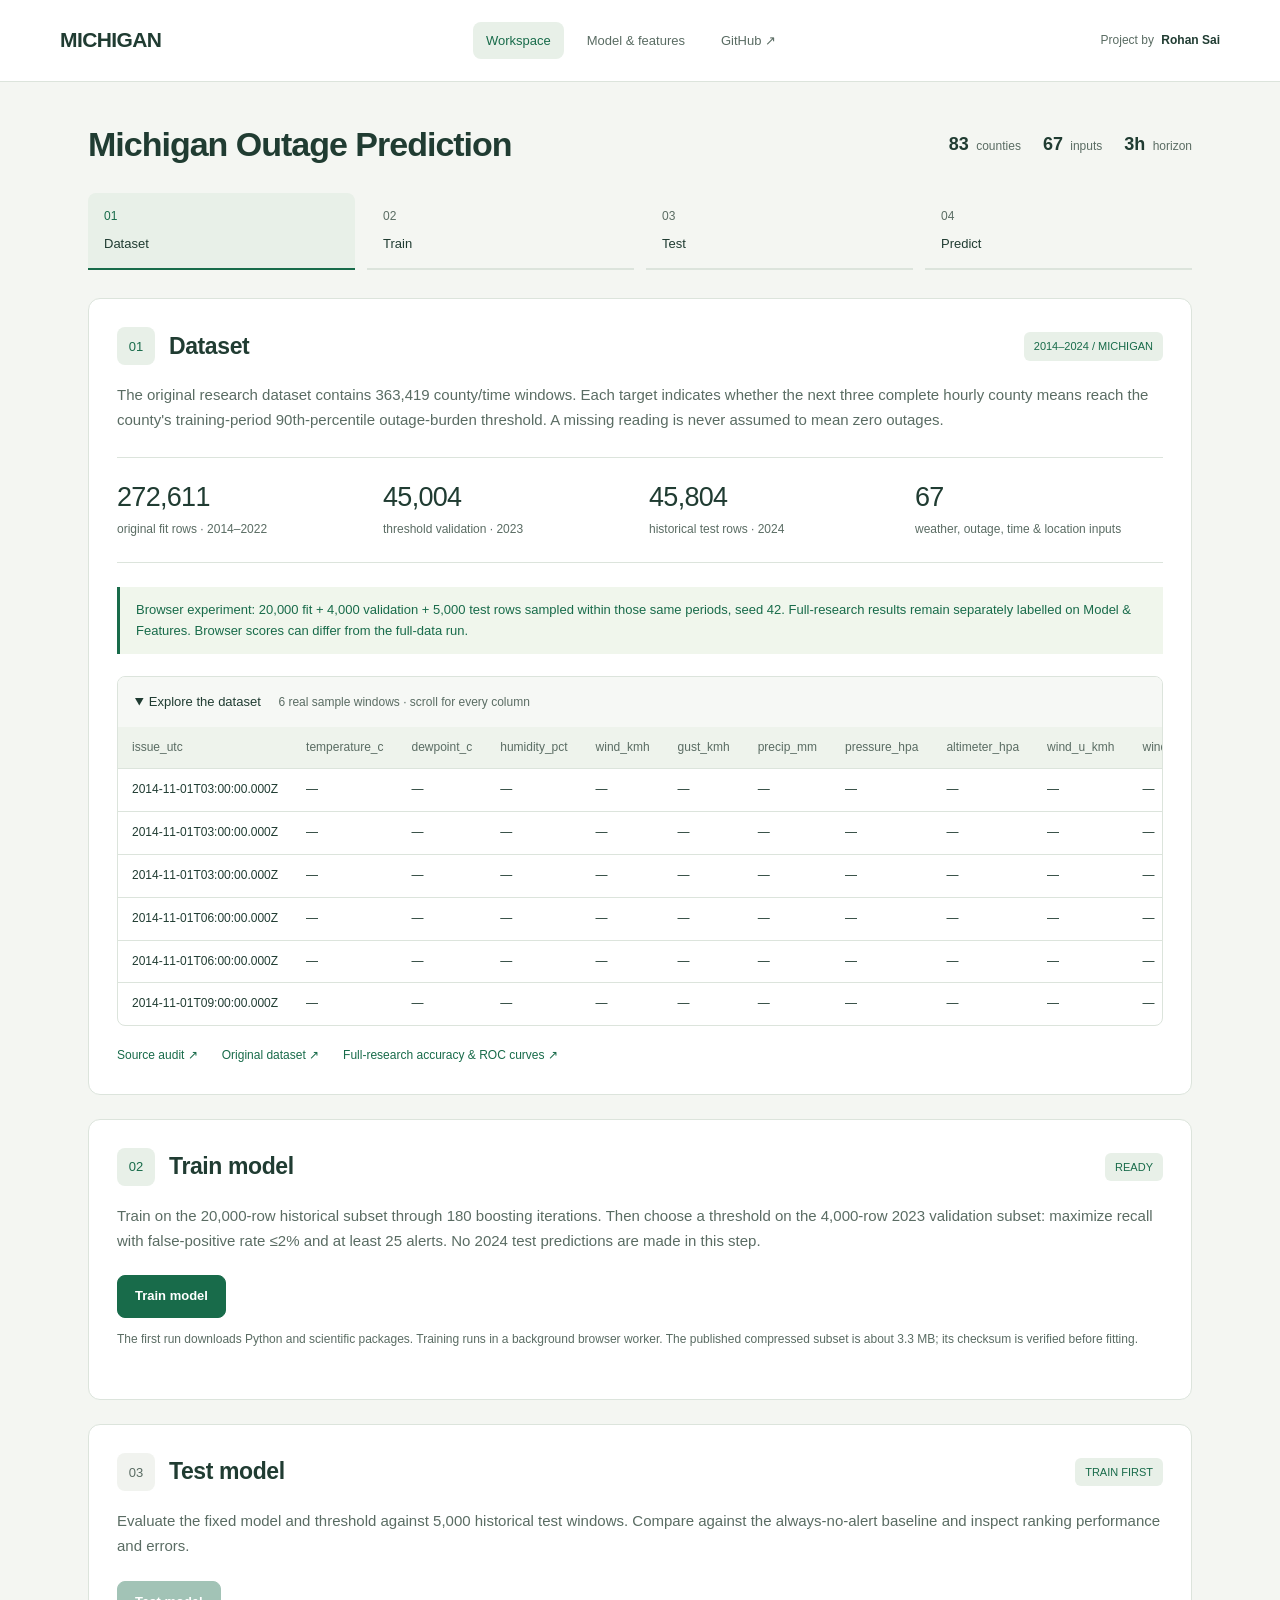
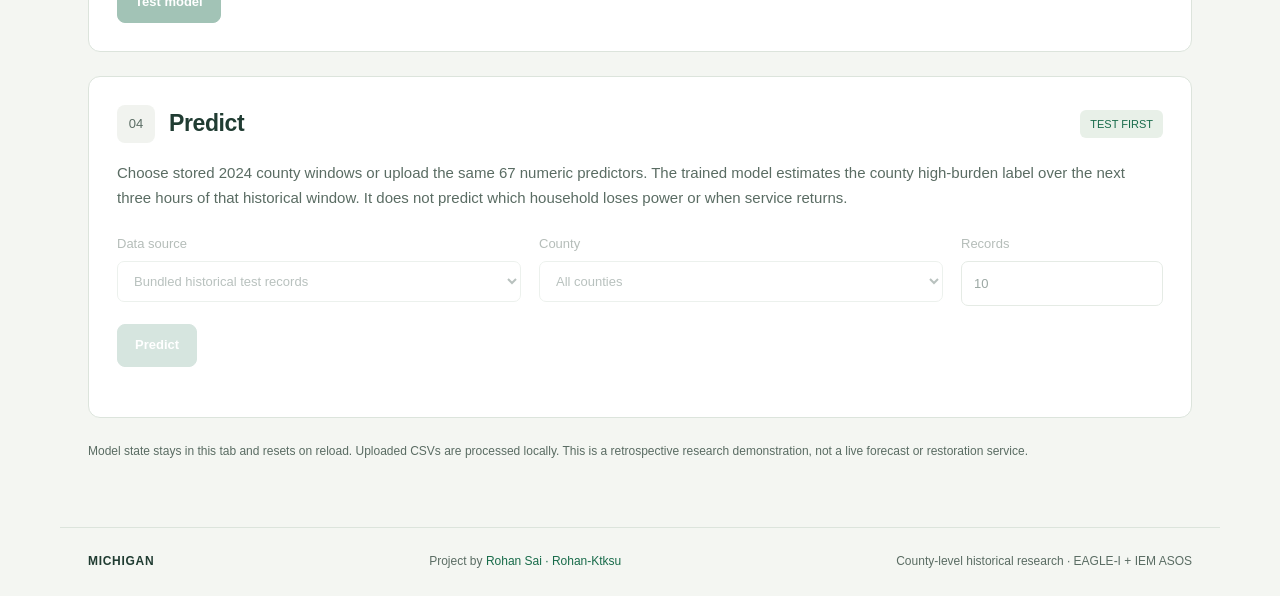
==== commit 6da9f093: "Apply clean light design and move pipeline to Model & Features" ====
--- a/docs/index.html
+++ b/docs/index.html
@@ -1,9 +1,8 @@
-<!doctype html><html lang="en"><head><meta charset="utf-8"><meta name="viewport" content="width=device-width,initial-scale=1"><meta name="description" content="Rohan Sai's interactive Michigan county outage-burden research model."><title>Michigan Outage Lab · Rohan Sai</title><link rel="stylesheet" href="site.css"><script src="ui.js" defer></script><script src="app.js" defer></script></head><body><a class="skip" href="#main">Skip to content</a><header><a class="brand" href="./">ϟ <span>MICHIGAN<small>OUTAGE RESEARCH LAB</small></span></a><nav aria-label="Main navigation"><a class="active" href="./">Model workspace</a><a href="model.html">Model & features ↗</a><a href="https://github.com/Rohan-Ktksu/michigan-powercut-model/tree/guided-model-website">GitHub ↗</a></nav><div class="owner">PROJECT BY <b>Rohan Sai</b></div></header>
-<main id="main"><section class="hero"><div><span class="eyebrow">MICHIGAN · COUNTY-LEVEL OUTAGE RESEARCH</span><h1>Read the history.<br>Train the model.<br><em>Understand the alert.</em></h1><p>Explore the data behind a three-hour county high-burden alert. Follow the Python pipeline, train a boosted tree, test it on historical records and inspect its predictions.</p><a class="button" href="#dataset">Explore the experiment <span>↓</span></a></div><aside class="hero-card"><span class="eyebrow">A PROJECT BY ROHAN SAI</span><div class="stat"><strong>83</strong><span>Michigan counties</span></div><div class="stat"><strong>67</strong><span>numeric predictors</span></div><div class="stat"><strong>3h</strong><span>prediction horizon</span></div><p>EAGLE-I outage history + ASOS weather<br>Rohan-Ktksu / michigan-powercut-model</p></aside></section>
-<ol class="journey" aria-label="Workflow progress"><li class="current">01 <span>Dataset</span></li><li>02 <span>Pipeline & code</span></li><li id="train-step">03 <span>Train</span></li><li id="test-step">04 <span>Test</span></li><li id="predict-step">05 <span>Predict</span></li></ol>
-<section class="panel" id="dataset"><div class="section-head"><span class="step">01</span><div><span class="eyebrow">THE DATA WE USE</span><h2>Historical windows, with a clear chronology.</h2></div><span class="badge">2014–2024 / MICHIGAN</span></div><p>The original research dataset contains 363,419 county/time windows. Each target indicates whether the next three complete hourly county means reach the county's training-period 90th-percentile outage-burden threshold. A missing reading is never assumed to mean zero outages.</p><div class="metrics"><div><strong>272,611</strong><span>original fit rows · 2014–2022</span></div><div><strong>45,004</strong><span>threshold validation · 2023</span></div><div><strong>45,804</strong><span>historical test rows · 2024</span></div><div><strong>67</strong><span>weather, outage, time & location inputs</span></div></div><p class="success">Browser experiment: 20,000 fit + 4,000 validation + 5,000 test rows sampled within those same periods, seed 42. Full-research results remain separately labelled on Model & Features. Browser scores can differ from the full-data run.</p><details open><summary>Explore the dataset <span>6 real sample windows · scroll for every column</span></summary><div class="table-scroll" id="data-preview" tabindex="0">Loading preview…</div></details><div class="links"><a href="https://github.com/Rohan-Ktksu/michigan-powercut-model/blob/main/source_audit.json">Source audit ↗</a><a href="https://github.com/Rohan-Ktksu/michigan-powercut-model/blob/main/michigan_short_horizon_dataset.csv">Original dataset ↗</a><a href="model.html#performance">Full-research accuracy & ROC curves ↗</a></div></section>
-<section class="panel" id="pipeline"><div class="section-head"><span class="step">02</span><div><span class="eyebrow">THE MODEL, OPEN TO INSPECTION</span><h2>The pipeline, step by step.</h2></div></div><figure class="pipeline-diagram"><div class="pipeline-canvas" tabindex="0" role="region" aria-label="Scrollable model pipeline diagram"><img src="pipeline/michigan_pipeline.svg" alt="Michigan model pipeline: audited county and weather data, 67 predictors, chronological train/validation/test branches, boosted-tree fitting, validation-only threshold selection, historical evaluation, and prediction." loading="lazy"></div><figcaption>Training, validation and testing follow separate chronological paths. Scroll the diagram on smaller screens. <a href="pipeline/michigan_pipeline.svg" target="_blank" rel="noopener">Open full-size diagram ↗</a> · <a href="pipeline/michigan_pipeline.svg" download>Download SVG ↓</a></figcaption></figure><p>The existing HistGradientBoostingClassifier handles missing numeric inputs natively. All 67 eligible features remain. Target outcomes, identifiers and split fields are excluded. Alert thresholds are selected using 2023 only.</p><div class="code-header"><span>SHARED PYTHON CORE + BROWSER ADAPTER</span><a href="runtime/michigan_boosted_tree.py" download>Download original code ↓</a></div><iframe src="source.html" title="Scrollable Michigan model Python source" class="code-frame" loading="lazy"></iframe><a class="text-link" href="model.html">Read the complete model & feature explanation ↗</a></section>
-<section class="panel" id="training"><div class="section-head"><span class="step">03</span><div><span class="eyebrow">TRAIN & SELECT A THRESHOLD</span><h2>Train the boosted-tree model.</h2></div><span class="badge" id="train-badge">READY</span></div><p>Train on the 20,000-row historical subset through 180 boosting iterations. Then choose a threshold on the 4,000-row 2023 validation subset: maximize recall with false-positive rate ≤2% and at least 25 alerts. No 2024 test predictions are made in this step.</p><button class="primary" id="train" disabled>Train Model ↗</button><div class="progress-box" id="train-progress" hidden><label for="train-bar" id="train-status">Preparing…</label><progress id="train-bar" max="1" value="0"></progress><ol class="activity" id="train-log" aria-live="polite"></ol></div><p class="success" id="training-output" hidden></p><p class="note" id="runtime-note">The first run downloads Python and scientific packages. Training runs in a background browser worker. The published compressed subset is about 3.3 MB; its checksum is verified before fitting.</p></section>
-<section class="panel locked" id="testing"><div class="section-head"><span class="step">04</span><div><span class="eyebrow">HISTORICAL EVALUATION</span><h2>Test on the reserved 2024 subset.</h2></div><span class="badge" id="test-badge">TRAIN FIRST</span></div><p>Evaluate the fixed model and threshold against 5,000 historical test windows. Compare against the always-no-alert baseline and inspect ranking performance and errors.</p><button class="primary" id="test" disabled>Test Model ↗</button><div class="progress-box" id="test-progress" hidden><label for="test-bar" id="test-status">Evaluating…</label><progress id="test-bar" max="1" value="0"></progress></div><div id="test-content" hidden><p class="success" id="test-source"></p><p id="test-note"></p><div class="metrics" id="test-metrics"></div><p id="test-baseline"></p><div class="chart-pair"><div id="test-roc"></div><div id="test-pr"></div></div><h3>Confusion matrix · actual rows, predicted columns</h3><div class="table-scroll" id="test-confusion"></div><details><summary>Class report & interpretation</summary><pre class="report" id="test-report"></pre></details><button class="secondary" id="download-results">Download evaluation & curve data ↓</button><a class="text-link" href="model.html#performance">View this run on Model & Features ↗</a></div></section>
-<section class="panel locked" id="prediction"><div class="section-head"><span class="step">05</span><div><span class="eyebrow">TRY HISTORICAL EXAMPLES</span><h2>Predict a high-burden alert.</h2></div><span class="badge" id="predict-badge">TEST FIRST</span></div><p>Choose stored 2024 county windows or upload the same 67 numeric predictors. The trained model estimates the county high-burden label over the next three hours of that historical window. It does not predict which household loses power or when service returns.</p><fieldset id="prediction-controls" disabled><div class="form-grid"><label>Data source<select id="prediction-source"><option value="bundled">Bundled historical test records</option><option value="upload">Upload a CSV</option></select></label><label id="county-label">County<select id="county"><option>All counties</option></select></label><label id="count-label">Records<input type="number" id="count" min="1" max="100" value="10"></label></div><div id="upload-box" hidden><label>County/time feature data · CSV ≤5 MB, ≤1,000 rows<input id="upload" type="file" accept=".csv,text/csv"></label><button class="secondary" id="template">Download input template ↓</button></div><button class="primary" id="predict">Predict ↗</button></fieldset><p role="status" id="predict-status"></p><div id="prediction-output" hidden><div class="metrics" id="prediction-metrics"></div><div class="table-scroll" id="predictions"></div><details><summary>Inspect the model inputs</summary><div class="table-scroll" id="prediction-inputs"></div></details><button class="secondary" id="download-predictions">Download predictions (CSV) ↓</button><p class="note">The score is uncalibrated. An alert indicates model output for a relative county burden label; a no-alert result does not guarantee no outage.</p></div></section>
-<div class="error" id="error" role="alert" hidden></div><p class="note">Model state stays in this tab and resets on reload. Uploaded CSVs are processed locally. This is a retrospective research demonstration, not a live forecast or restoration service.</p></main><footer><span>ϟ MICHIGAN OUTAGE LAB</span><p>Project by <a href="https://github.com/Rohan-Ktksu">Rohan Sai · Rohan-Ktksu</a></p><p>County-level historical research · EAGLE-I + IEM ASOS</p></footer></body></html>
+<!doctype html><html lang="en"><head><meta charset="utf-8"><meta name="viewport" content="width=device-width,initial-scale=1"><meta name="description" content="Rohan Sai's interactive Michigan county outage-burden research model."><title>Michigan Outage Lab · Rohan Sai</title><link rel="stylesheet" href="site.css"><script src="ui.js" defer></script><script src="app.js" defer></script></head><body><a class="skip" href="#main">Skip to content</a><header><a class="brand" href="./">MICHIGAN</a><nav aria-label="Main navigation"><a class="active" href="./">Workspace</a><a class="" href="model.html">Model &amp; features</a><a href="https://github.com/Rohan-Ktksu/michigan-powercut-model/tree/guided-model-website">GitHub ↗</a></nav><div class="owner">Project by <b>Rohan Sai</b></div></header>
+<main id="main"><section class="hero"><h1>Michigan Outage Prediction</h1><div class="project-stats"><span><b>83</b> counties</span><span><b>67</b> inputs</span><span><b>3h</b> horizon</span></div></section>
+<ol class="journey" aria-label="Workflow progress"><li class="current"><a href="#dataset"><b>01</b> Dataset</a></li><li id="train-step"><a href="#training"><b>02</b> Train</a></li><li id="test-step"><a href="#testing"><b>03</b> Test</a></li><li id="predict-step"><a href="#prediction"><b>04</b> Predict</a></li></ol>
+<section class="panel" id="dataset"><div class="section-head"><span class="step">01</span><div><h2>Dataset</h2></div><span class="badge">2014–2024 / MICHIGAN</span></div><p>The original research dataset contains 363,419 county/time windows. Each target indicates whether the next three complete hourly county means reach the county's training-period 90th-percentile outage-burden threshold. A missing reading is never assumed to mean zero outages.</p><div class="metrics"><div><strong>272,611</strong><span>original fit rows · 2014–2022</span></div><div><strong>45,004</strong><span>threshold validation · 2023</span></div><div><strong>45,804</strong><span>historical test rows · 2024</span></div><div><strong>67</strong><span>weather, outage, time & location inputs</span></div></div><p class="success">Browser experiment: 20,000 fit + 4,000 validation + 5,000 test rows sampled within those same periods, seed 42. Full-research results remain separately labelled on Model & Features. Browser scores can differ from the full-data run.</p><details open><summary>Explore the dataset <span>6 real sample windows · scroll for every column</span></summary><div class="table-scroll" id="data-preview" tabindex="0">Loading preview…</div></details><div class="links"><a href="https://github.com/Rohan-Ktksu/michigan-powercut-model/blob/main/source_audit.json">Source audit ↗</a><a href="https://github.com/Rohan-Ktksu/michigan-powercut-model/blob/main/michigan_short_horizon_dataset.csv">Original dataset ↗</a><a href="model.html#performance">Full-research accuracy & ROC curves ↗</a></div></section>
+<section class="panel" id="training"><div class="section-head"><span class="step">02</span><div><h2>Train model</h2></div><span class="badge" id="train-badge">READY</span></div><p>Train on the 20,000-row historical subset through 180 boosting iterations. Then choose a threshold on the 4,000-row 2023 validation subset: maximize recall with false-positive rate ≤2% and at least 25 alerts. No 2024 test predictions are made in this step.</p><button class="primary" id="train" disabled>Train model</button><div class="progress-box" id="train-progress" hidden><label for="train-bar" id="train-status">Preparing…</label><progress id="train-bar" max="1" value="0"></progress><ol class="activity" id="train-log" aria-live="polite"></ol></div><p class="success" id="training-output" hidden></p><p class="note" id="runtime-note">The first run downloads Python and scientific packages. Training runs in a background browser worker. The published compressed subset is about 3.3 MB; its checksum is verified before fitting.</p></section>
+<section class="panel locked" id="testing"><div class="section-head"><span class="step">03</span><div><h2>Test model</h2></div><span class="badge" id="test-badge">TRAIN FIRST</span></div><p>Evaluate the fixed model and threshold against 5,000 historical test windows. Compare against the always-no-alert baseline and inspect ranking performance and errors.</p><button class="primary" id="test" disabled>Test model</button><div class="progress-box" id="test-progress" hidden><label for="test-bar" id="test-status">Evaluating…</label><progress id="test-bar" max="1" value="0"></progress></div><div id="test-content" hidden><p class="success" id="test-source"></p><p id="test-note"></p><div class="metrics" id="test-metrics"></div><p id="test-baseline"></p><div class="chart-pair"><div id="test-roc"></div><div id="test-pr"></div></div><h3>Confusion matrix · actual rows, predicted columns</h3><div class="table-scroll" id="test-confusion"></div><details><summary>Class report & interpretation</summary><pre class="report" id="test-report"></pre></details><button class="secondary" id="download-results">Download evaluation & curve data ↓</button><a class="text-link" href="model.html#performance">View this run on Model & Features ↗</a></div></section>
+<section class="panel locked" id="prediction"><div class="section-head"><span class="step">04</span><div><h2>Predict</h2></div><span class="badge" id="predict-badge">TEST FIRST</span></div><p>Choose stored 2024 county windows or upload the same 67 numeric predictors. The trained model estimates the county high-burden label over the next three hours of that historical window. It does not predict which household loses power or when service returns.</p><fieldset id="prediction-controls" disabled><div class="form-grid"><label>Data source<select id="prediction-source"><option value="bundled">Bundled historical test records</option><option value="upload">Upload a CSV</option></select></label><label id="county-label">County<select id="county"><option>All counties</option></select></label><label id="count-label">Records<input type="number" id="count" min="1" max="100" value="10"></label></div><div id="upload-box" hidden><label>County/time feature data · CSV ≤5 MB, ≤1,000 rows<input id="upload" type="file" accept=".csv,text/csv"></label><button class="secondary" id="template">Download input template ↓</button></div><button class="primary" id="predict">Predict</button></fieldset><p role="status" id="predict-status"></p><div id="prediction-output" hidden><div class="metrics" id="prediction-metrics"></div><div class="table-scroll" id="predictions"></div><details><summary>Inspect the model inputs</summary><div class="table-scroll" id="prediction-inputs"></div></details><button class="secondary" id="download-predictions">Download predictions (CSV) ↓</button><p class="note">The score is uncalibrated. An alert indicates model output for a relative county burden label; a no-alert result does not guarantee no outage.</p></div></section>
+<div class="error" id="error" role="alert" hidden></div><p class="note">Model state stays in this tab and resets on reload. Uploaded CSVs are processed locally. This is a retrospective research demonstration, not a live forecast or restoration service.</p></main><footer><span>MICHIGAN</span><p>Project by <a href="https://github.com/Rohan-Ktksu">Rohan Sai · Rohan-Ktksu</a></p><p>County-level historical research · EAGLE-I + IEM ASOS</p></footer></body></html>
--- a/docs/site.css
+++ b/docs/site.css
@@ -1,6 +1,131 @@
-@import url('https://fonts.googleapis.com/css2?family=DM+Sans:wght@400;500;600;700&family=Space+Grotesk:wght@400;500;600;700&display=swap');
-:root{--bg:#080f18;--panel:#101c29;--line:#273647;--muted:#9daec1;--ink:#ecf2f9;--teal:#64e6c3;--blue:#a6c5fd}*{box-sizing:border-box}html{scroll-behavior:smooth;scroll-padding-top:24px}body{margin:0;background:var(--bg);color:var(--ink);font-family:'DM Sans',system-ui,sans-serif;font-size:15px;line-height:1.65}a{color:var(--teal);text-decoration:none}a:hover{text-decoration:underline}button,a,input,select,summary{touch-action:manipulation}a:focus-visible,button:focus-visible,input:focus-visible,select:focus-visible,summary:focus-visible{outline:3px solid var(--teal);outline-offset:5px}header{max-width:1440px;margin:auto;display:flex;align-items:center;justify-content:space-between;gap:28px;padding:27px 5%;border-bottom:1px solid var(--line)}.brand{font-family:'Space Grotesk',sans-serif;display:flex;gap:14px;align-items:center;font-size:28px;color:var(--ink);font-weight:700;line-height:1.2}.brand small{display:block;font-family:'DM Sans',sans-serif;font-size:8px;letter-spacing:2.6px;color:var(--muted);margin-top:8px}nav{display:flex;gap:26px;font-size:13px}nav a{color:var(--muted)}nav a.active{color:var(--teal)}.owner{font-size:9px;letter-spacing:1.8px;color:var(--muted)}.owner b{display:block;color:var(--ink);font-size:13px;letter-spacing:.4px}main{max-width:1180px;padding:0 28px 56px;margin:auto}.hero{display:grid;grid-template-columns:1.45fr 1fr;gap:90px;padding:80px 0 66px;align-items:center}.eyebrow{font-size:10px;letter-spacing:2.6px;color:var(--teal);font-weight:700}h1,h2,h3,strong{font-family:'Space Grotesk',sans-serif}h1{font-size:clamp(38px,4.2vw,59px);line-height:1.12;letter-spacing:-2px;margin:20px 0 26px;font-weight:500}h1 em{font-style:normal;color:var(--teal)}p{color:var(--muted);margin:12px 0 24px}.hero p{max-width:540px;font-size:15px}.hero-card{background:linear-gradient(145deg,#172d38,#101b2a);border:1px solid #375358;border-radius:14px;padding:30px 34px;box-shadow:0 20px 90px #2ccbac0b}.stat{display:flex;align-items:center;gap:24px;padding:13px 0;border-bottom:1px solid #ffffff10}.stat strong{font-size:44px;font-weight:500;width:62px}.stat span{color:var(--muted);font-size:13px}.hero-card p{font-size:11px;margin:24px 0 0}.button,button{display:inline-flex;justify-content:space-between;align-items:center;gap:30px;border:1px solid transparent;border-radius:6px;background:var(--teal);color:#06251e;font:600 13px 'DM Sans',sans-serif;padding:13px 20px;cursor:pointer;text-decoration:none}.button:hover,button:hover:not(:disabled){filter:brightness(1.08);text-decoration:none}button:disabled{opacity:.38;cursor:not-allowed}.secondary{background:transparent;border-color:#526675;color:var(--ink)}.journey{list-style:none;display:grid;grid-template-columns:repeat(5,1fr);gap:16px;padding:20px 0 34px;margin:0}.journey li{border-top:2px solid var(--line);padding-top:16px;color:#a4b3c4;font-size:11px;letter-spacing:1px}.journey li span{display:block;font-size:13px;color:var(--ink);letter-spacing:0}.journey .current{border-color:var(--teal);color:var(--teal)}.panel{border:1px solid var(--line);border-radius:10px;background:var(--panel);padding:32px;margin:0 0 26px;scroll-margin-top:20px}.section-head{display:flex;gap:18px;align-items:center;margin-bottom:22px}.step{border:1px solid #3d645e;color:var(--teal);border-radius:8px;font:500 18px 'Space Grotesk',sans-serif;padding:9px 12px}.section-head .eyebrow{font-size:9px}h2{font-size:26px;font-weight:500;letter-spacing:-.5px;line-height:1.25;margin:4px 0 0}h3{font-size:18px;font-weight:500}.badge{margin-left:auto;font-size:8px;letter-spacing:1px;border:1px solid #3b515c;border-radius:5px;padding:6px 9px;color:var(--muted);white-space:nowrap}.metrics{display:grid;grid-template-columns:repeat(4,1fr);gap:20px;margin:24px 0 30px}.metrics strong{display:block;color:var(--ink);font-size:26px;font-weight:500}.metrics span{font-size:11px;color:var(--muted)}details{border:1px solid var(--line);border-radius:6px;margin:18px 0;overflow:hidden}summary{padding:14px 17px;cursor:pointer;font-size:13px;color:var(--ink);background:#152332}summary span{font-size:10px;color:var(--muted);margin-left:16px}details>p{padding:0 18px}details>img{display:block;background:white;width:calc(100% - 32px);height:auto;margin:16px}.table-scroll{overflow:auto;max-height:400px;border:1px solid var(--line);border-radius:5px}details .table-scroll{border-radius:0;border:0}table{width:100%;border-collapse:collapse;font-size:11px;white-space:nowrap}th{position:sticky;top:0;background:#1a2c3f;color:var(--blue);font-weight:500;text-align:left;padding:10px 14px;z-index:1}td{padding:10px 14px;border-top:1px solid #253647;color:#c3d0df}tr:hover td{background:#172b39}.links{display:flex;gap:28px;font-size:11px;margin-top:18px}.flow{display:flex;align-items:center;gap:12px;background:#0a1521;padding:18px;border-radius:7px;flex-wrap:wrap;margin:22px 0}.flow span{font-size:11px;color:#cbd9e8}.flow b{color:var(--teal)}.code-header{background:#192b3e;padding:12px 17px;display:flex;justify-content:space-between;align-items:center;font-size:9px;letter-spacing:1px;border:1px solid var(--line);border-radius:6px 6px 0 0}.code-frame{width:100%;height:390px;border:1px solid var(--line);border-top:0;border-radius:0 0 6px 6px;background:#08121c}.text-link{display:block;margin-top:16px;font-size:12px}.progress-box{margin:22px 0;padding:18px;border:1px solid #3d645e;border-radius:6px;background:#0b211f}.progress-box label{font-size:12px;display:block}progress{width:100%;height:10px;accent-color:var(--teal);margin:14px 0}.activity{font-size:11px;color:var(--muted);padding-left:20px;max-height:160px;overflow:auto}.activity li:last-child{color:var(--teal)}.success{color:var(--teal);border-left:2px solid var(--teal);padding:8px 16px}.form-grid{display:grid;grid-template-columns:2fr 2fr 1fr;gap:18px}label{font-size:11px;color:var(--muted)}input,select{width:100%;background:#091520;color:var(--ink);border:1px solid #3a4a5d;border-radius:5px;padding:11px;font-family:inherit;display:block;margin:6px 0 18px}input[type=file]{padding:10px}fieldset{border:0;padding:0;margin:0}fieldset:disabled{opacity:.45}.locked .step{border-color:var(--line);color:var(--muted)}.report{background:#091520;padding:20px;overflow:auto;font-size:11px;color:#c4d4e4;margin:0}.error{background:#3b1820;border:1px solid #b35165;color:#ffbdc8;padding:18px;border-radius:6px;white-space:pre-wrap}.note{font-size:11px;color:var(--muted)}footer{padding:30px 5%;border-top:1px solid var(--line);display:flex;gap:30px;align-items:center;justify-content:space-between;font-size:10px}footer span{font-weight:700;letter-spacing:2px}footer p{margin:0}.skip{position:absolute;left:-9999px}.skip:focus{left:15px;top:10px;background:var(--teal);color:#000;padding:10px;z-index:99}[hidden]{display:none!important}.model-hero{padding:58px 0 30px}.model-hero h1{max-width:780px}.article-grid{display:grid;grid-template-columns:1fr 1fr;gap:24px}.article-grid .panel{margin:0}.article-grid h3{color:var(--teal)}.article-grid ul,.article-grid ol{padding-left:20px;color:var(--muted);font-size:13px}.article-grid li{margin:12px 0}.plain-code{white-space:pre-wrap;overflow-wrap:anywhere;font-size:11px;color:var(--blue);background:#091520;padding:18px;border-radius:6px}.full{grid-column:1/-1}@media(max-width:900px){.hero{gap:35px;padding-top:50px}header{flex-wrap:wrap}nav{order:3;width:100%;justify-content:center}.owner{margin-left:auto}.metrics{grid-template-columns:repeat(2,1fr)}.badge{display:none}.article-grid{grid-template-columns:1fr}}@media(max-width:600px){main{padding:0 16px 30px}.hero{grid-template-columns:1fr;padding:42px 0 32px;gap:30px}.hero-card{padding:22px}.hero-card .stat{display:inline-flex;width:32%;gap:8px;flex-direction:column;align-items:flex-start;border:0}.stat strong{font-size:32px}.stat span{font-size:10px}.hero-card p{margin-top:12px}.hero p{font-size:13px}.panel{padding:22px 17px}.section-head{gap:12px}h2{font-size:22px}.section-head .eyebrow{font-size:8px;letter-spacing:1.5px}.journey{gap:8px}.journey li span{font-size:10px}.metrics{gap:16px}.metrics strong{font-size:23px}.form-grid{grid-template-columns:1fr}.links{flex-direction:column;gap:7px}.code-header{font-size:8px;gap:18px}.code-frame{height:320px}.owner{font-size:8px}.brand{font-size:23px}.brand small{font-size:7px}nav{gap:20px;font-size:11px}footer{flex-direction:column;gap:10px;align-items:flex-start}summary span{display:block;margin:4px 0 0}}
-
-:root{--teal:#f5c663;--blue:#9dc9ed}.chart-pair{display:grid;grid-template-columns:1fr 1fr;gap:20px;margin:24px 0}.chart-pair>div{min-width:0}@media(max-width:800px){.chart-pair{grid-template-columns:1fr}}
-
-.pipeline-diagram{margin:24px 0}.pipeline-canvas{overflow-x:auto}.pipeline-canvas:focus-visible{outline:2px solid var(--teal);outline-offset:4px}.pipeline-diagram img{display:block;width:100%;min-width:900px;height:auto;border:1px solid var(--line);border-radius:8px}.pipeline-diagram figcaption{font-size:11px;color:var(--muted);margin-top:12px}.pipeline-diagram figcaption a{white-space:nowrap}
+:root {
+  color-scheme: light;
+  --bg:#f4f6f2; --panel:#fff; --line:#dce4dc; --muted:#5a6c63;
+  --ink:#203c32; --teal:#186b4a; --blue:#315b75; --soft:#e8f0e8;
+}
+* { box-sizing:border-box }
+html { scroll-behavior:smooth; scroll-padding-top:24px }
+body { margin:0; background:var(--bg); color:var(--ink); font:15px/1.65 Arial,sans-serif }
+a { color:var(--teal); text-decoration:none }
+a:hover { text-decoration:underline }
+button,a,input,select,summary { touch-action:manipulation }
+:focus-visible { outline:3px solid var(--teal); outline-offset:4px }
+header { display:flex; align-items:center; justify-content:space-between; gap:24px; padding:22px max(28px,calc((100% - 1160px)/2)); border-bottom:1px solid var(--line); background:var(--panel) }
+.brand { font-size:21px; font-weight:700; letter-spacing:-.6px; color:var(--ink) }
+nav { display:flex; gap:10px; align-items:center; flex-wrap:wrap; font-size:13px }
+nav a { padding:8px 13px; color:var(--muted); border-radius:8px }
+nav a.active { background:var(--soft); color:var(--teal) }
+.owner { font-size:12px; color:var(--muted); white-space:nowrap }
+.owner b { color:var(--ink); margin-left:4px }
+main { max-width:1160px; margin:auto; padding:0 28px 44px; min-width:0 }
+.hero,.model-hero { padding:42px 0 28px }
+.hero { display:flex; align-items:center; justify-content:space-between; gap:24px; flex-wrap:wrap }
+h1 { font-size:34px; line-height:1.2; font-weight:600; letter-spacing:-1px; margin:0 }
+h2 { font-size:23px; line-height:1.3; font-weight:600; letter-spacing:-.4px; margin:0 }
+h3 { font-size:17px; font-weight:600; margin:24px 0 14px }
+p { color:var(--muted); margin:12px 0 22px }
+.project-stats { display:flex; gap:22px; flex-wrap:wrap; color:var(--muted); font-size:12px }
+.project-stats b { color:var(--ink); font-size:18px; margin-right:4px }
+.journey { list-style:none; display:grid; grid-template-columns:repeat(4,minmax(0,1fr)); gap:12px; padding:0; margin:0 0 28px }
+.journey li { border-bottom:2px solid var(--line) }
+.journey a { display:block; padding:14px 16px; color:var(--ink); font-size:13px }
+.journey b { display:block; color:var(--muted); font-weight:500; font-size:12px; margin-bottom:6px }
+.journey .current { border-color:var(--teal); background:var(--soft); border-radius:8px 8px 0 0 }
+.journey .current b { color:var(--teal) }
+.panel { border:1px solid var(--line); background:var(--panel); border-radius:12px; padding:28px; margin-bottom:24px; scroll-margin-top:24px; min-width:0 }
+.section-head { display:flex; align-items:center; gap:14px; margin-bottom:18px }
+.step { display:grid; place-items:center; color:var(--teal); background:var(--soft); border-radius:8px; min-width:38px; height:38px; font-size:13px }
+.badge { margin-left:auto; padding:5px 10px; color:var(--teal); background:var(--soft); border-radius:6px; font-size:11px; white-space:nowrap }
+.metrics { display:grid; grid-template-columns:repeat(4,minmax(0,1fr)); gap:18px; margin:24px 0; padding:22px 0; border-top:1px solid var(--line); border-bottom:1px solid var(--line) }
+.metrics strong { display:block; font-size:27px; line-height:1.3; font-weight:500; color:var(--ink); letter-spacing:-.7px; font-variant-numeric:tabular-nums }
+.metrics span { display:block; font-size:12px; color:var(--muted); margin-top:5px }
+.button,button { display:inline-flex; align-items:center; justify-content:center; gap:18px; padding:11px 17px; background:var(--teal); color:#fff; border:1px solid var(--teal); border-radius:8px; font:600 13px/1.4 Arial,sans-serif; cursor:pointer; text-decoration:none }
+.button:hover,button:hover:not(:disabled) { filter:brightness(.94); text-decoration:none }
+button:disabled { opacity:.4; cursor:not-allowed }
+.secondary { background:var(--panel); color:var(--teal); border-color:var(--line) }
+details { border:1px solid var(--line); border-radius:8px; overflow:hidden; margin:20px 0 }
+summary { cursor:pointer; padding:14px 17px; background:#f6f8f5; color:var(--ink); font-size:13px; font-weight:500 }
+summary span { color:var(--muted); margin-left:14px; font-size:12px; font-weight:400 }
+details > p { padding:0 18px }
+.table-scroll { overflow:auto; max-height:320px; border:1px solid var(--line); border-radius:6px }
+details .table-scroll { border:0; border-radius:0 }
+table { width:100%; border-collapse:collapse; font-size:12px; white-space:nowrap; text-align:left }
+th { position:sticky; top:0; z-index:1; padding:11px 14px; background:#eef3ec; color:var(--muted); font-weight:500 }
+td { padding:11px 14px; border-top:1px solid var(--line); color:var(--ink); font-variant-numeric:tabular-nums }
+tr:hover td { background:#f4f7f2 }
+.links { display:flex; gap:24px; flex-wrap:wrap; font-size:12px; margin-top:18px }
+.text-link { display:block; margin-top:18px; font-size:13px }
+.code-header { display:flex; justify-content:space-between; gap:16px; align-items:center; padding:12px 17px; background:var(--soft); border:1px solid var(--line); border-radius:8px 8px 0 0; font-size:12px }
+.code-frame { width:100%; height:390px; border:1px solid var(--line); border-top:0; border-radius:0 0 8px 8px; background:#f7f9f5 }
+.progress-box { margin:22px 0; padding:18px; background:#f1f7ee; border-radius:8px }
+.progress-box label { display:block; font-size:13px; color:var(--ink) }
+progress { width:100%; height:10px; accent-color:var(--teal); margin:14px 0 }
+.activity { font-size:12px; padding-left:20px; max-height:160px; overflow:auto; color:var(--muted) }
+.activity li:last-child { color:var(--teal) }
+.success { color:var(--teal); background:#f0f6ec; border-left:3px solid var(--teal); padding:12px 16px; font-size:13px }
+.form-grid { display:grid; grid-template-columns:2fr 2fr 1fr; gap:18px }
+label { font-size:13px; color:var(--muted) }
+input,select { display:block; width:100%; padding:11px 12px; margin:7px 0 18px; background:var(--panel); color:var(--ink); border:1px solid #c5d2c6; border-radius:7px; font:inherit }
+input[type=file] { font-size:13px }
+fieldset { border:0; padding:0; margin:0; min-width:0 }
+fieldset:disabled { opacity:.45 }
+.locked .step { color:var(--muted); background:#f1f3ef }
+.report,.plain-code { background:#f4f7f1; color:var(--ink); padding:18px; font:12px/1.75 ui-monospace,Consolas,monospace }
+.report { margin:0; overflow:auto }
+.plain-code { white-space:pre-wrap; overflow-wrap:anywhere; border-radius:6px }
+.error { color:#8c2636; background:#fff0f1; border:1px solid #e5b1b7; padding:18px; border-radius:8px; white-space:pre-wrap }
+.note { color:var(--muted); font-size:12px }
+footer { max-width:1160px; margin:auto; padding:24px 28px; border-top:1px solid var(--line); display:flex; align-items:center; justify-content:space-between; gap:24px; font-size:12px }
+footer span { font-weight:600; letter-spacing:.7px }
+footer p { margin:0 }
+.skip { position:absolute; left:-9999px }
+.skip:focus { left:15px; top:10px; z-index:99; background:var(--panel); color:var(--teal); padding:10px }
+[hidden] { display:none!important }
+.section-links { margin-top:18px; gap:12px }
+.section-links a { padding:0; color:var(--teal) }
+.article-grid { display:grid; grid-template-columns:1fr 1fr; gap:24px }
+.article-grid .panel { margin:0 }
+.article-grid ol { color:var(--muted); font-size:13px; padding:6px 28px 12px 38px }
+.article-grid li { margin:12px 0 }
+.full { grid-column:1/-1 }
+.chart-pair { display:grid; grid-template-columns:minmax(0,1fr) minmax(0,1fr); gap:24px; margin:24px 0 }
+.chart-pair > div { min-width:0 }
+.chart { width:100%; height:auto; background:#f7f9f5; border-radius:8px }
+.pipeline-diagram { margin:22px 0 }
+.pipeline-canvas { overflow-x:auto }
+.pipeline-diagram img { display:block; width:100%; min-width:900px; height:auto; border:1px solid var(--line); border-radius:8px }
+.pipeline-diagram figcaption { font-size:12px; color:var(--muted); margin-top:12px }
+.pipeline-diagram figcaption a { white-space:nowrap }
+@media(max-width:900px) {
+  header { flex-wrap:wrap; padding:20px 28px }
+  header nav { order:3; width:100%; justify-content:center }
+  .owner { margin-left:auto }
+  .metrics { grid-template-columns:repeat(2,minmax(0,1fr)) }
+  .article-grid,.chart-pair { grid-template-columns:minmax(0,1fr) }
+  .badge { font-size:10px }
+}
+@media(max-width:600px) {
+  body { font-size:14px }
+  header { padding:18px 20px; gap:14px }
+  header nav { gap:4px; justify-content:flex-start }
+  nav a { padding:7px 10px; font-size:12px }
+  main { padding:0 16px 28px }
+  .hero,.model-hero { padding:30px 0 24px }
+  h1 { font-size:29px }
+  h2 { font-size:21px }
+  .project-stats { gap:16px }
+  .journey { gap:7px }
+  .journey a { padding:12px 9px; font-size:12px }
+  .panel { padding:20px 17px }
+  .section-head { gap:10px }
+  .badge { display:none }
+  .metrics { gap:20px 12px }
+  .metrics strong { font-size:25px }
+  .form-grid { grid-template-columns:minmax(0,1fr) }
+  input,select { font-size:16px }
+  summary span { display:block; margin:4px 0 0 }
+  .code-header { align-items:flex-start; flex-direction:column; gap:5px }
+  .code-frame { height:330px }
+  footer { padding:22px 20px; flex-direction:column; align-items:flex-start; gap:8px }
+}
+@media(prefers-reduced-motion:reduce) { html { scroll-behavior:auto } }
